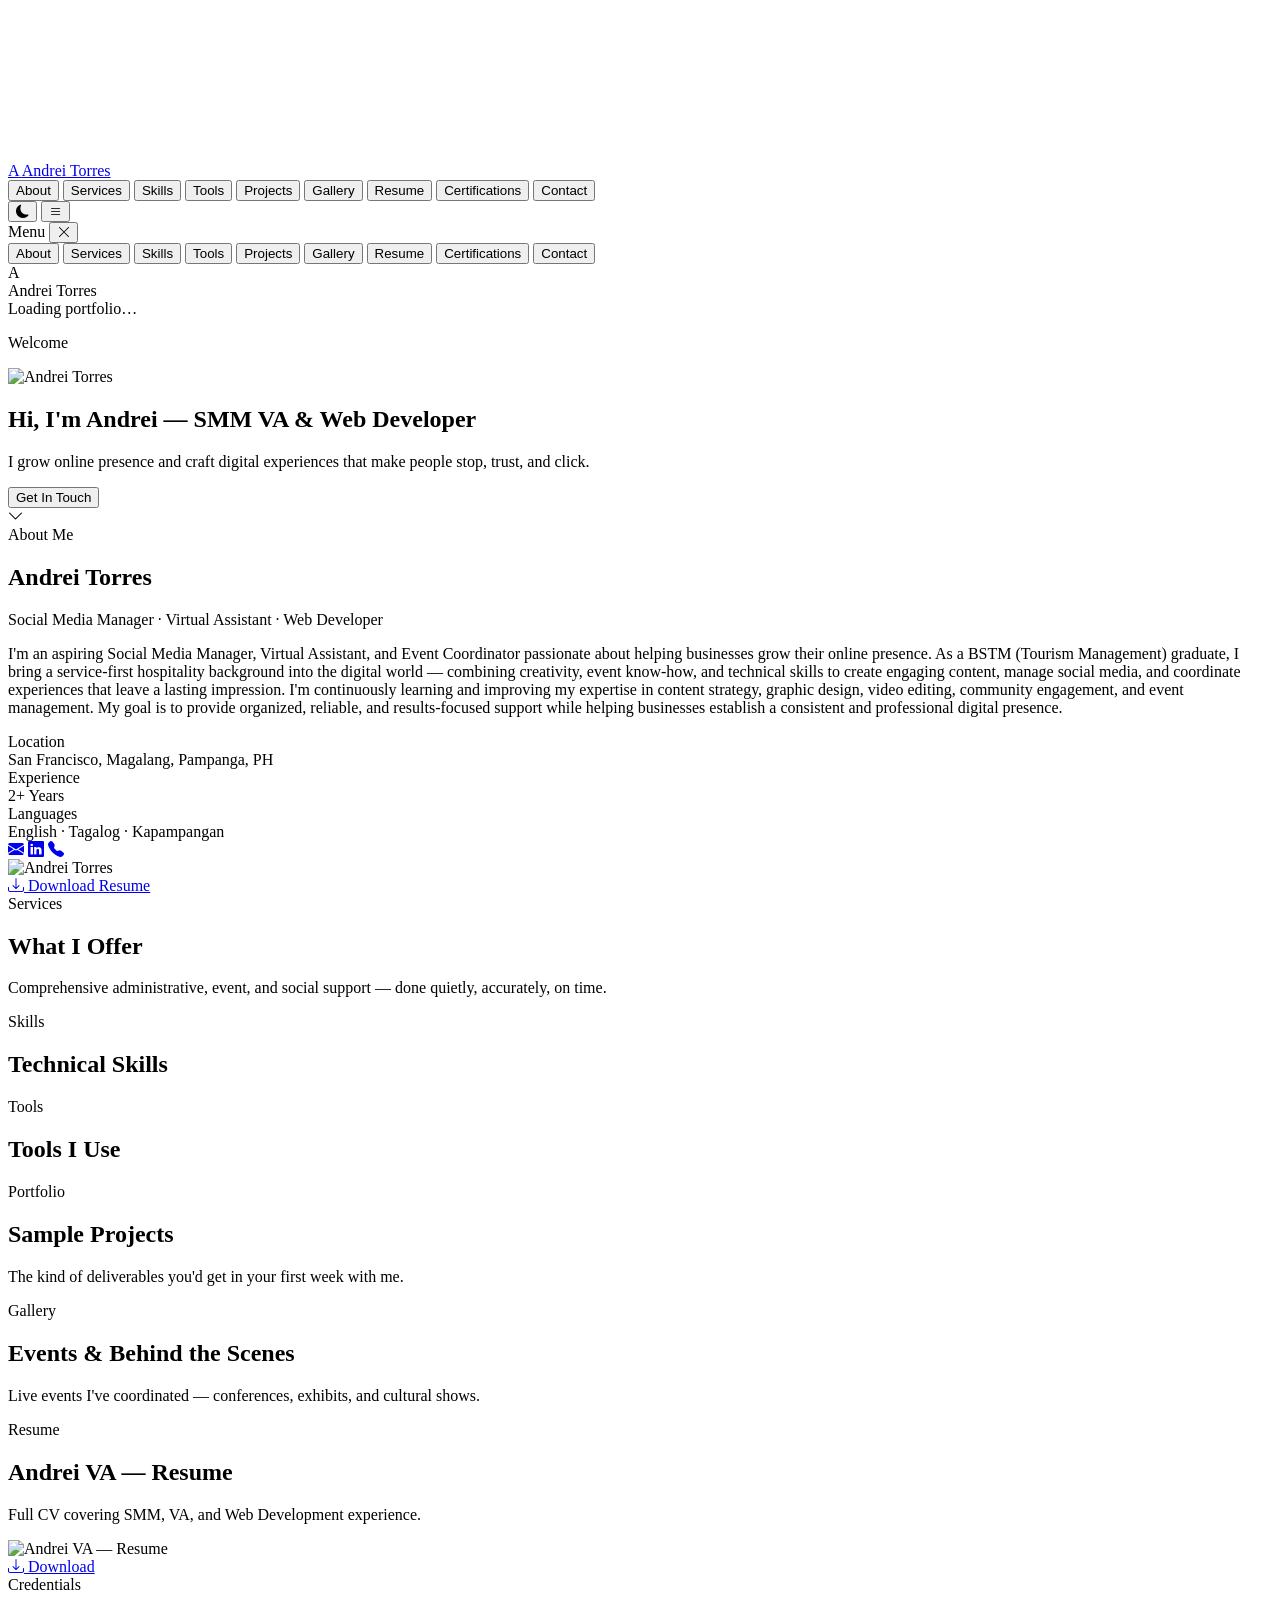
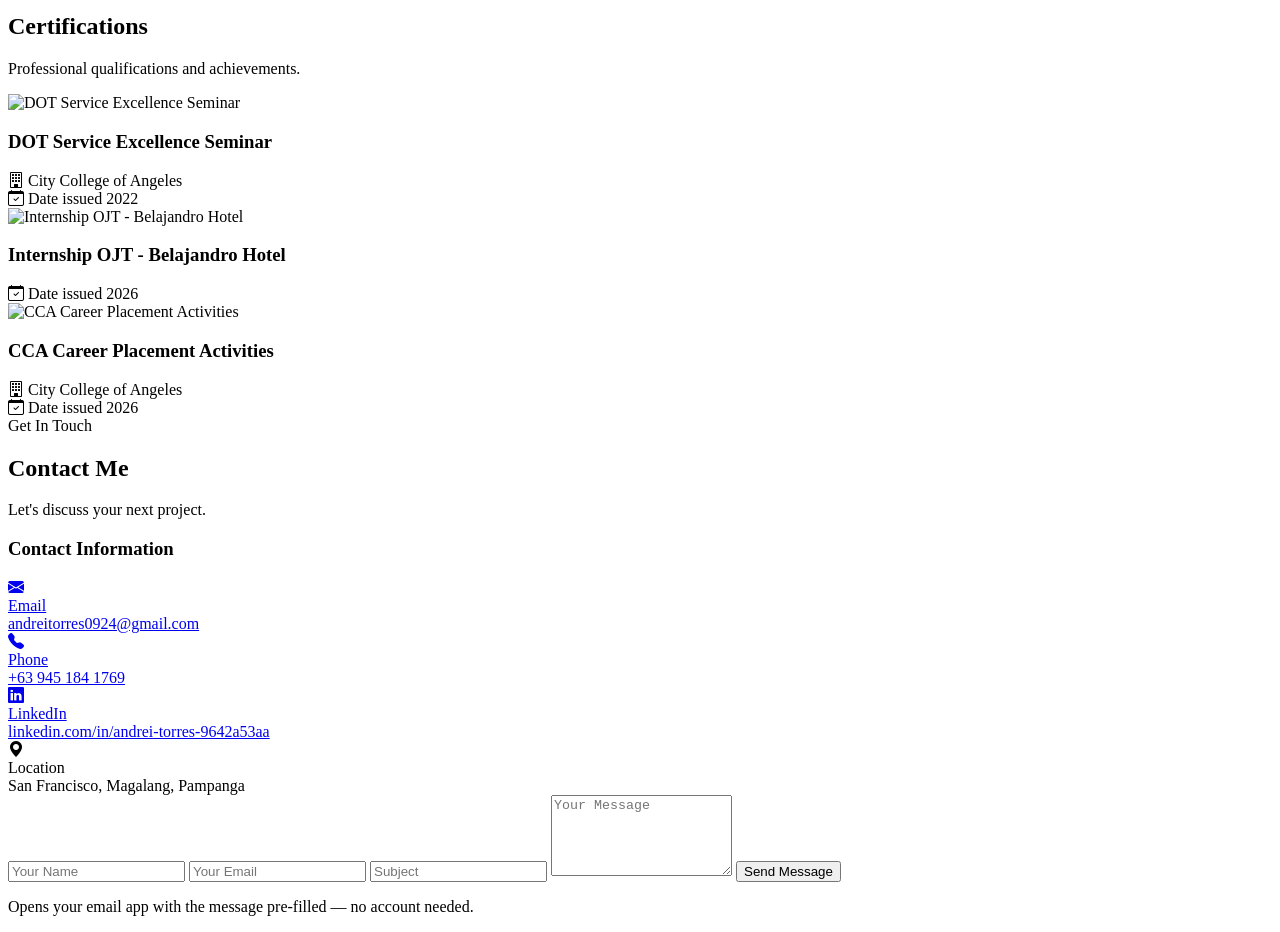
==== index.html @ 4a528afa "Add files via upload" ====
﻿<!DOCTYPE html>
<html lang="en" data-theme="dark">
<head>
  <meta charset="UTF-8" />
  <meta name="viewport" content="width=device-width, initial-scale=1.0" />
  <title>Andrei Torres — Virtual Assistant</title>
  <meta name="description" content="Portfolio of Andrei Torres — virtual assistant specializing in inbox & email management, calendar & scheduling, data entry, and social media content. Based in Magalang, Pampanga, Philippines." />
  <link rel="icon" href="data:image/svg+xml,<svg xmlns='http://www.w3.org/2000/svg' viewBox='0 0 100 100'><rect width='100' height='100' rx='22' fill='%23a3e6be'/><text x='50' y='68' font-size='52' font-family='Arial' font-weight='800' fill='%230d1f16' text-anchor='middle'>A</text></svg>" />
  <link rel="preconnect" href="https://fonts.googleapis.com" />
  <link rel="preconnect" href="https://fonts.gstatic.com" crossorigin />
  <link href="https://fonts.googleapis.com/css2?family=Inter:wght@400;500;600;700;800&family=Sora:wght@600;700;800&display=swap" rel="stylesheet" />
  <link rel="stylesheet" href="https://cdn.jsdelivr.net/npm/bootstrap-icons@1.11.3/font/bootstrap-icons.min.css" />
  <link rel="stylesheet" href="css/style.css?v=9" />
</head>
<body>
  <script>
    (function () {
      var t = localStorage.getItem("theme") || "dark";
      document.documentElement.setAttribute("data-theme", t);
    })();
  </script>

  <canvas id="particleCanvas" aria-hidden="true"></canvas>

  <header class="site-header" id="siteHeader">
    <nav class="nav">
      <a href="#hero" class="brand" onclick="goTo('hero');return false;">
        <span class="brand-mark">A</span>
        <span class="brand-name">Andrei Torres</span>
      </a>
      <div class="nav-links" id="navLinks">
        <button class="nav-item" data-section="about" onclick="goTo('about')">About</button>
        <button class="nav-item" data-section="services" onclick="goTo('services')">Services</button>
        <button class="nav-item" data-section="skills" onclick="goTo('skills')">Skills</button>
        <button class="nav-item" data-section="tools" onclick="goTo('tools')">Tools</button>
        <button class="nav-item" data-section="projects" onclick="goTo('projects')">Projects</button>
<button class="nav-item" data-section="gallery" onclick="goTo('gallery')">Gallery</button>
        <button class="nav-item" data-section="resume" onclick="goTo('resume')">Resume</button>
        <button class="nav-item" data-section="certifications" onclick="goTo('certifications')">Certifications</button>
        <button class="nav-item" data-section="contact" onclick="goTo('contact')">Contact</button>
      </div>
      <div class="nav-actions">
        <button class="theme-toggle" id="themeToggle" title="Toggle theme" aria-label="Toggle theme" onclick="toggleTheme()">
          <span class="theme-knob" id="themeKnob"><i class="bi bi-moon-fill" id="themeIcon"></i></span>
        </button>
        <button class="nav-hamburger" id="navHamburger" aria-label="Open menu"><i class="bi bi-list"></i></button>
      </div>
    </nav>
  </header>

  <div class="drawer-overlay" id="drawerOverlay" onclick="closeDrawer()"></div>
  <aside class="drawer" id="drawer">
    <div class="drawer-head">
      <span class="drawer-title">Menu</span>
      <button class="drawer-close" onclick="closeDrawer()" aria-label="Close menu"><i class="bi bi-x-lg"></i></button>
    </div>
    <button class="drawer-item" data-section="about" onclick="closeDrawer();goTo('about')">About</button>
    <button class="drawer-item" data-section="services" onclick="closeDrawer();goTo('services')">Services</button>
    <button class="drawer-item" data-section="skills" onclick="closeDrawer();goTo('skills')">Skills</button>
    <button class="drawer-item" data-section="tools" onclick="closeDrawer();goTo('tools')">Tools</button>
    <button class="drawer-item" data-section="projects" onclick="closeDrawer();goTo('projects')">Projects</button>
<button class="drawer-item" data-section="gallery" onclick="closeDrawer();goTo('gallery')">Gallery</button>
    <button class="drawer-item" data-section="resume" onclick="closeDrawer();goTo('resume')">Resume</button>
    <button class="drawer-item" data-section="certifications" onclick="closeDrawer();goTo('certifications')">Certifications</button>
    <button class="drawer-item" data-section="contact" onclick="closeDrawer();goTo('contact')">Contact</button>
  </aside>

  <div id="loadingSplash">
    <div class="splash-card">
      <div class="splash-mark">A</div>
      <div class="splash-name">Andrei Torres</div>
      <div class="splash-sub">Loading portfolio…</div>
      <div class="splash-bar"><div class="splash-bar-fill"></div></div>
    </div>
  </div>

  <main id="main">
    <section id="hero" class="hero">
      <div class="hero-inner">
        <p class="hero-eyebrow">Welcome</p>
        <img src="img/profile.jpe" alt="Andrei Torres" class="hero-avatar" />
        <h1 class="hero-title">Hi, I'm Andrei — SMM VA &amp; Web Developer</h1>
        <p class="hero-sub">I grow online presence and craft digital experiences that make people stop, trust, and click.</p>
        <button class="btn-accent" onclick="goTo('contact')">Get In Touch</button>
      </div>
      <div class="hero-scroll" onclick="goTo('about')"><i class="bi bi-chevron-down"></i></div>
    </section>

    <section id="about" class="section">
      <div class="container">
        <div class="about-grid">
          <div>
            <div class="section-head reveal">
              <div class="section-label">About Me</div>
              <h2 class="section-title">Andrei Torres</h2>
              <p class="section-sub">Social Media Manager · Virtual Assistant · Web Developer</p>
            </div>
            <div class="reveal">
              <p class="about-text">
                I'm an aspiring Social Media Manager, Virtual Assistant, and Event Coordinator passionate about helping businesses grow their online presence. As a BSTM (Tourism Management) graduate, I bring a service-first hospitality background into the digital world — combining creativity, event know-how, and technical skills to create engaging content, manage social media, and coordinate experiences that leave a lasting impression. I'm continuously learning and improving my expertise in content strategy, graphic design, video editing, community engagement, and event management. My goal is to provide organized, reliable, and results-focused support while helping businesses establish a consistent and professional digital presence.
              </p>
              <div class="about-stats">
                <div class="about-stat">
                  <div class="stat-label">Location</div>
                  <div class="stat-value">San Francisco, Magalang, Pampanga, PH</div>
                </div>
                <div class="about-stat">
                  <div class="stat-label">Experience</div>
                  <div class="stat-value">2+ Years</div>
                </div>
                <div class="about-stat">
                  <div class="stat-label">Languages</div>
                  <div class="stat-value">English · Tagalog · Kapampangan</div>
                </div>
              </div>
              <div class="about-links">
                <a href="mailto:andreitorres0924@gmail.com" class="social-circle" title="Email"><i class="bi bi-envelope-fill"></i></a>
                <a href="https://www.linkedin.com/in/andrei-torres-9642a53aa/" target="_blank" rel="noreferrer" class="social-circle" title="LinkedIn"><i class="bi bi-linkedin"></i></a>
                <a href="tel:+639451841769" class="social-circle" title="Phone"><i class="bi bi-telephone-fill"></i></a>
              </div>
            </div>
          </div>
          <div class="about-profile reveal">
            <div class="tilt-card" id="tiltCard">
              <img src="img/profile-cutout.png" alt="Andrei Torres" class="tilt-image" />
            </div>
<div class="resume-btns">
          <a href="Andrei-VA.pdf" download class="btn-accent btn-resume"><i class="bi bi-download"></i> Download Resume</a>
        </div>
          </div>
        </div>
      </div>
    </section>

    <section id="services" class="section">
      <div class="container">
        <div class="section-head reveal">
          <div class="section-label">Services</div>
          <h2 class="section-title">What I Offer</h2>
          <p class="section-sub">Comprehensive administrative, event, and social support — done quietly, accurately, on time.</p>
        </div>
        <div class="services-grid" id="servicesGrid"><!-- injected --></div>
      </div>
    </section>

    <section id="skills" class="section">
      <div class="container">
        <div class="section-head reveal">
          <div class="section-label">Skills</div>
          <h2 class="section-title">Technical Skills</h2>
        </div>
        <div class="filter-row reveal" id="skillsFilter"><!-- injected --></div>
        <div class="skills-grid" id="skillsGrid"><!-- injected --></div>
      </div>
    </section>

    <section id="tools" class="section">
      <div class="container">
        <div class="section-head reveal">
          <div class="section-label">Tools</div>
          <h2 class="section-title">Tools I Use</h2>
        </div>
        <div class="filter-row reveal" id="toolsFilter"><!-- injected --></div>
        <div class="skills-grid" id="toolsGrid"><!-- injected --></div>
      </div>
    </section>

    <section id="projects" class="section">
      <div class="container">
        <div class="section-head reveal">
          <div class="section-label">Portfolio</div>
          <h2 class="section-title">Sample Projects</h2>
          <p class="section-sub">The kind of deliverables you'd get in your first week with me.</p>
        </div>
        <div class="projects-grid" id="projectsGrid"><!-- injected --></div>
      </div>
    </section>

    <section id="gallery" class="section">
      <div class="container">
        <div class="section-head reveal">
          <div class="section-label">Gallery</div>
          <h2 class="section-title">Events &amp; Behind the Scenes</h2>
          <p class="section-sub">Live events I've coordinated — conferences, exhibits, and cultural shows.</p>
        </div>
        <div class="filter-row reveal" id="galleryFilter"><!-- injected --></div>
        <div class="gallery-grid" id="galleryGrid"><!-- injected --></div>
      </div>
    </section>

    <section id="resume" class="section">
      <div class="container">
<div class="section-head reveal">
          <div class="section-label">Resume</div>
          <h2 class="section-title">Andrei VA — Resume</h2>
          <p class="section-sub">Full CV covering SMM, VA, and Web Development experience.</p>
        </div>
        <div class="resume-inner reveal">
          <div class="resume-card">
            <img src="img/resume-thumb.png" alt="Andrei VA — Resume" />
          </div>
          <div class="resume-btns">
<a href="Andrei-VA.pdf" download class="btn-accent btn-resume"><i class="bi bi-download"></i> Download</a>
        </div>
      </div>
    </section>

<section id="certifications" class="section">
      <div class="container">
        <div class="section-head reveal">
          <div class="section-label">Credentials</div>
          <h2 class="section-title">Certifications</h2>
          <p class="section-sub">Professional qualifications and achievements.</p>
        </div>
        <div class="cert-grid">
          <div class="cert-card">
            <div class="cert-banner">
              <img src="img/cert-dot.png" alt="DOT Service Excellence Seminar" onclick="openLightbox('img/cert-dot.png','DOT Service Excellence Seminar','City College of Angeles — Date issued 2022')" />
            </div>
            <div class="cert-body">
              <h3>DOT Service Excellence Seminar</h3>
              <div class="cert-issuer"><i class="bi bi-building"></i> City College of Angeles</div>
              <div class="cert-meta"><span><i class="bi bi-calendar-check"></i> Date issued 2022</span></div>
            </div>
          </div>
          <div class="cert-card">
            <div class="cert-banner">
              <img src="img/cert-ojt.jpg" alt="Internship OJT - Belajandro Hotel" onclick="openLightbox('img/cert-ojt.jpg','Internship OJT - Belajandro Hotel','Date issued 2026')" />
            </div>
            <div class="cert-body">
              <h3>Internship OJT - Belajandro Hotel</h3>
              <div class="cert-meta"><span><i class="bi bi-calendar-check"></i> Date issued 2026</span></div>
            </div>
          </div>
          <div class="cert-card">
            <div class="cert-banner">
              <img src="img/cert-cca.png" alt="CCA Career Placement Activities" onclick="openLightbox('img/cert-cca.png','CCA Career Placement Activities','City College of Angeles — Date issued 2026')" />
            </div>
            <div class="cert-body">
              <h3>CCA Career Placement Activities</h3>
              <div class="cert-issuer"><i class="bi bi-building"></i> City College of Angeles</div>
              <div class="cert-meta"><span><i class="bi bi-calendar-check"></i> Date issued 2026</span></div>
            </div>
          </div>
        </div>
      </div>
    </section>

    <section id="contact" class="section">
      <div class="container">
        <div class="section-head reveal">
          <div class="section-label">Get In Touch</div>
          <h2 class="section-title">Contact Me</h2>
          <p class="section-sub">Let's discuss your next project.</p>
        </div>
        <div class="contact-grid">
          <div class="contact-info">
            <h3 class="contact-info-title">Contact Information</h3>
            <a href="mailto:andreitorres0924@gmail.com" class="contact-tile"><i class="bi bi-envelope-fill"></i><div class="contact-tile-body"><div class="contact-tile-label">Email</div><div class="contact-tile-value">andreitorres0924@gmail.com</div></div></a>
            <a href="tel:+639451841769" class="contact-tile"><i class="bi bi-telephone-fill"></i><div class="contact-tile-body"><div class="contact-tile-label">Phone</div><div class="contact-tile-value">+63 945 184 1769</div></div></a>
            <a href="https://www.linkedin.com/in/andrei-torres-9642a53aa/" target="_blank" rel="noreferrer" class="contact-tile"><i class="bi bi-linkedin"></i><div class="contact-tile-body"><div class="contact-tile-label">LinkedIn</div><div class="contact-tile-value">linkedin.com/in/andrei-torres-9642a53aa</div></div></a>
            <div class="contact-tile"><i class="bi bi-geo-alt-fill"></i><div class="contact-tile-body"><div class="contact-tile-label">Location</div><div class="contact-tile-value">San Francisco, Magalang, Pampanga</div></div></div>
          </div>
          <form class="contact-form" id="contactForm">
            <input type="text" class="form-field" placeholder="Your Name" id="cfName" required />
            <input type="email" class="form-field" placeholder="Your Email" id="cfEmail" required />
            <input type="text" class="form-field" placeholder="Subject" id="cfSubject" />
            <textarea class="form-field form-textarea" placeholder="Your Message" id="cfMessage" rows="5" required></textarea>
            <div class="form-status" id="formStatus" hidden></div>
            <button type="submit" class="btn-accent btn-form" id="formSubmit">Send Message</button>
            <p class="form-note">Opens your email app with the message pre-filled — no account needed.</p>
          </form>
        </div>
      </div>
    </section>
  </main>

  <div class="lightbox" id="lightbox" onclick="closeLightbox()" hidden>
    <div class="lightbox-inner" onclick="event.stopPropagation()">
      <img id="lightboxImage" src="" alt="" />
      <button class="lightbox-close" onclick="closeLightbox()" aria-label="Close"><i class="bi bi-x-lg"></i></button>
      <h3 class="lightbox-title" id="lightboxTitle"></h3>
      <p class="lightbox-desc" id="lightboxDesc"></p>
    </div>
  </div>

  <script src="js/main5.js?v=9"></script>
</body>
</html>
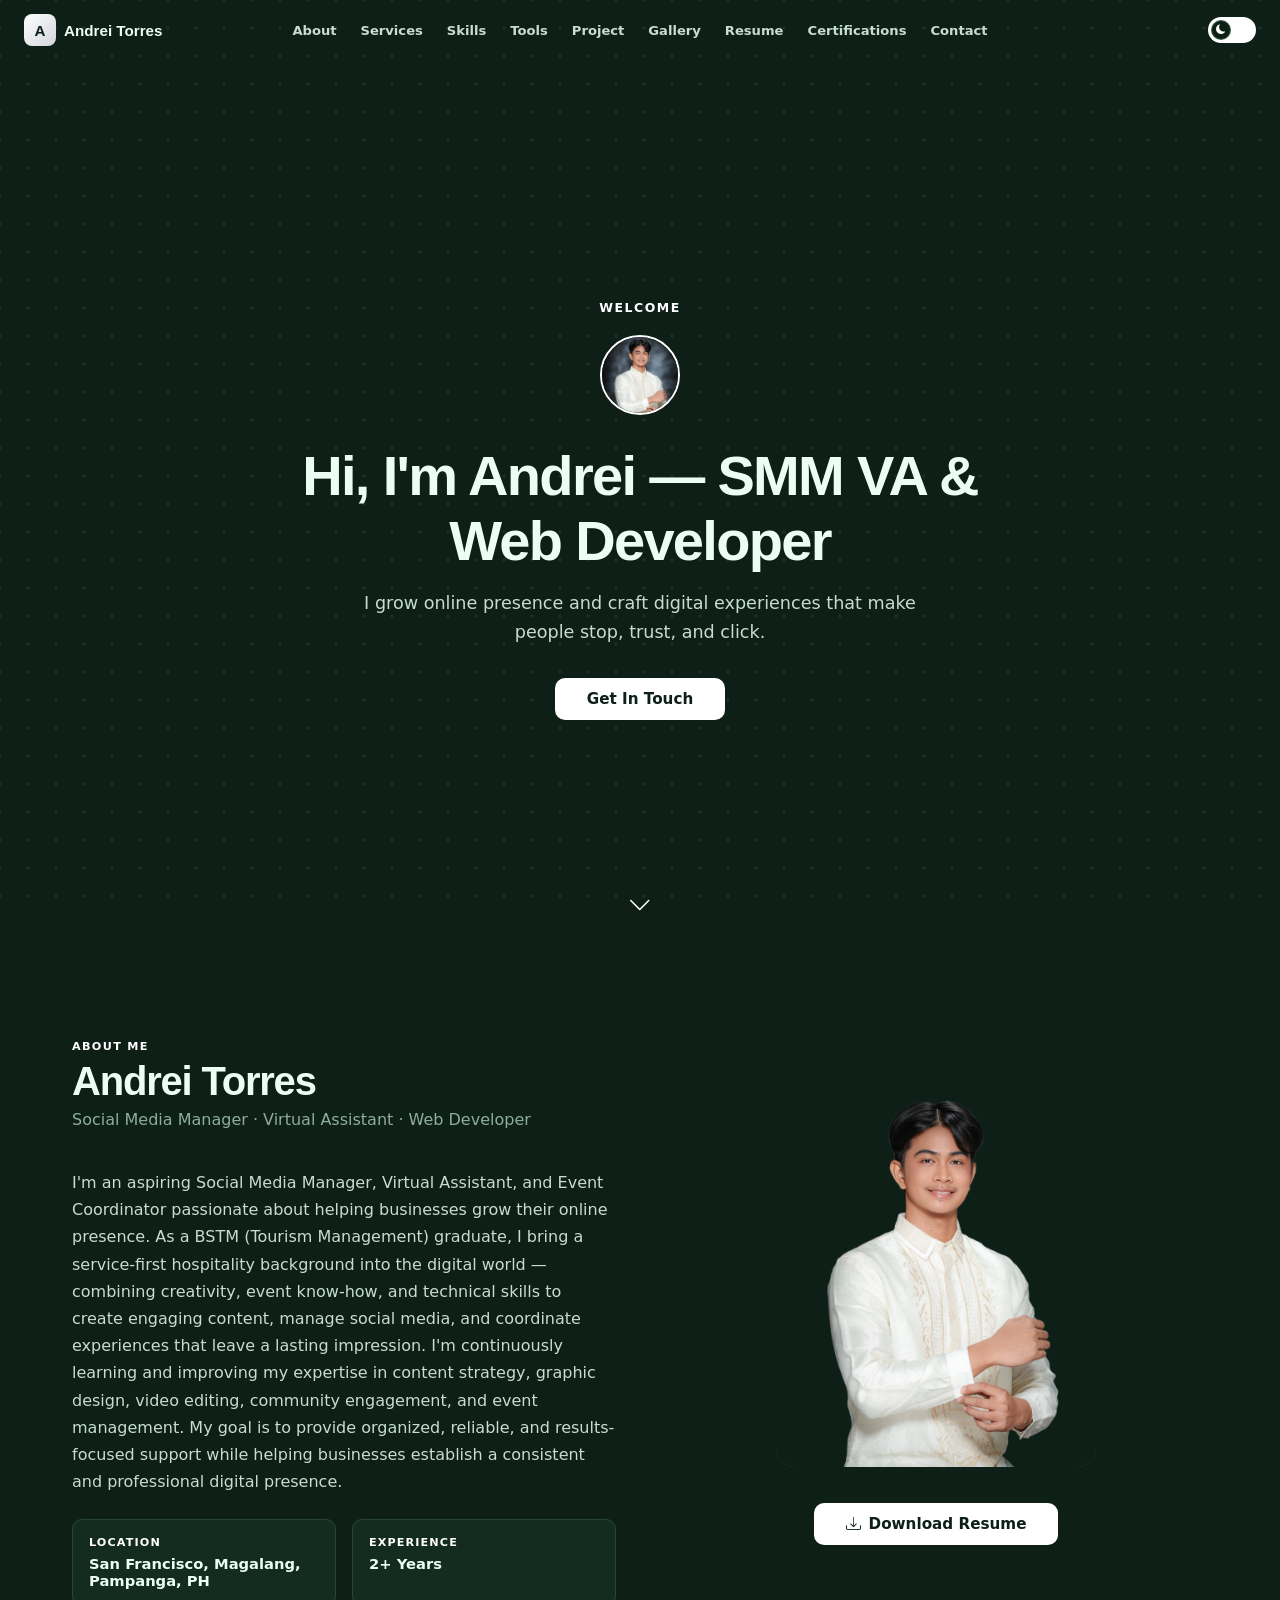
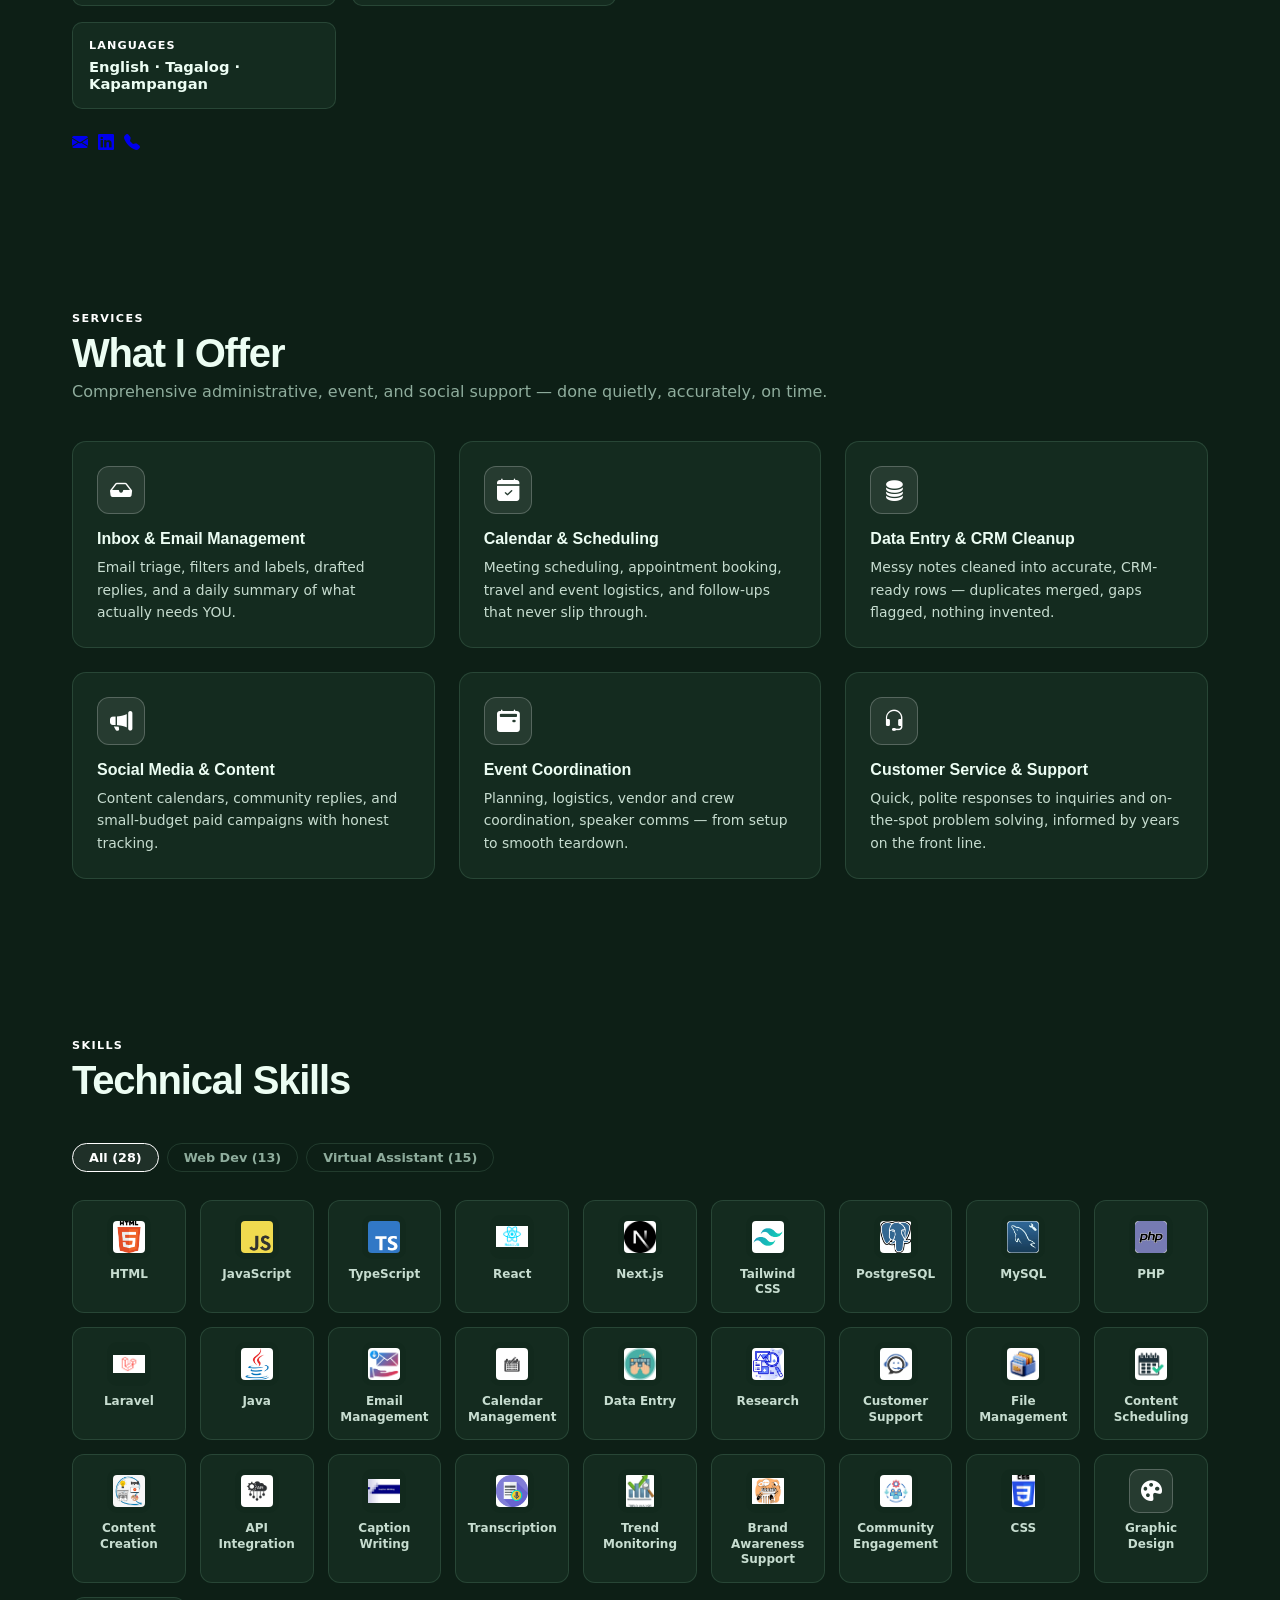
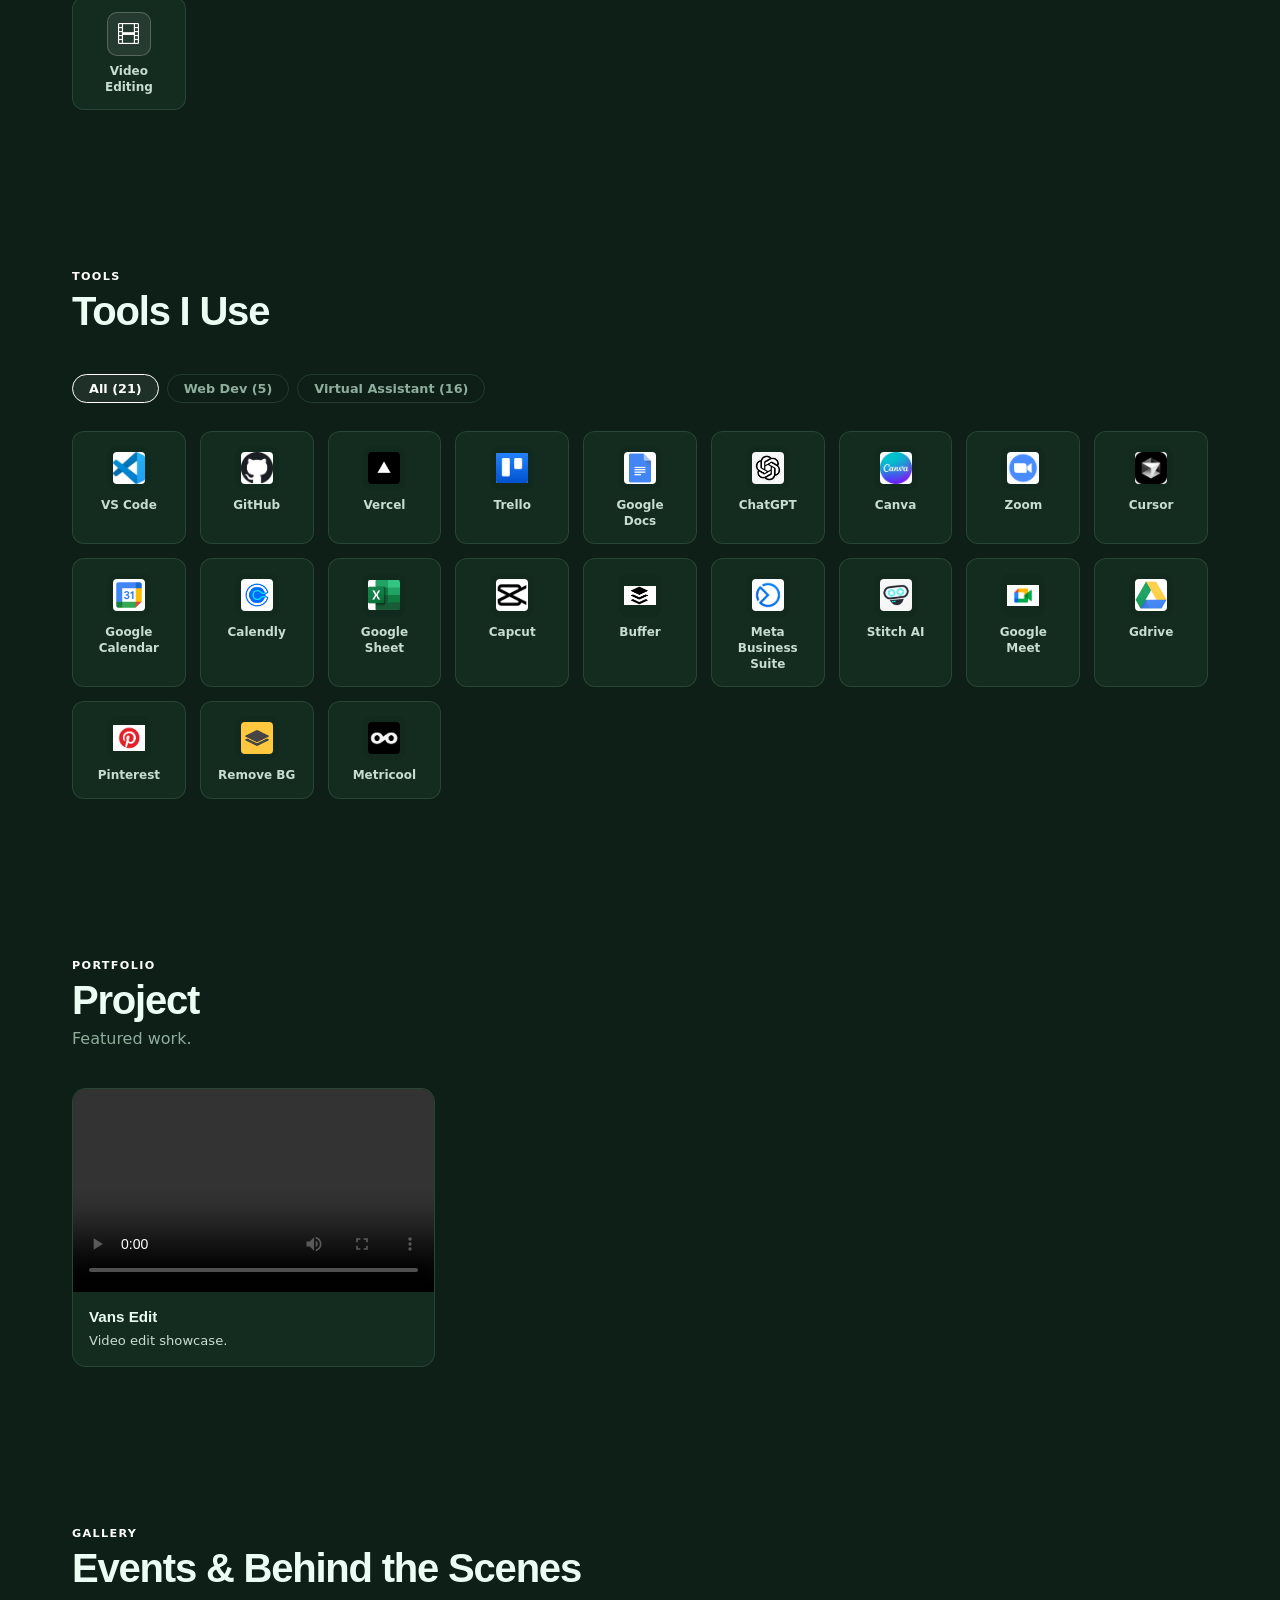
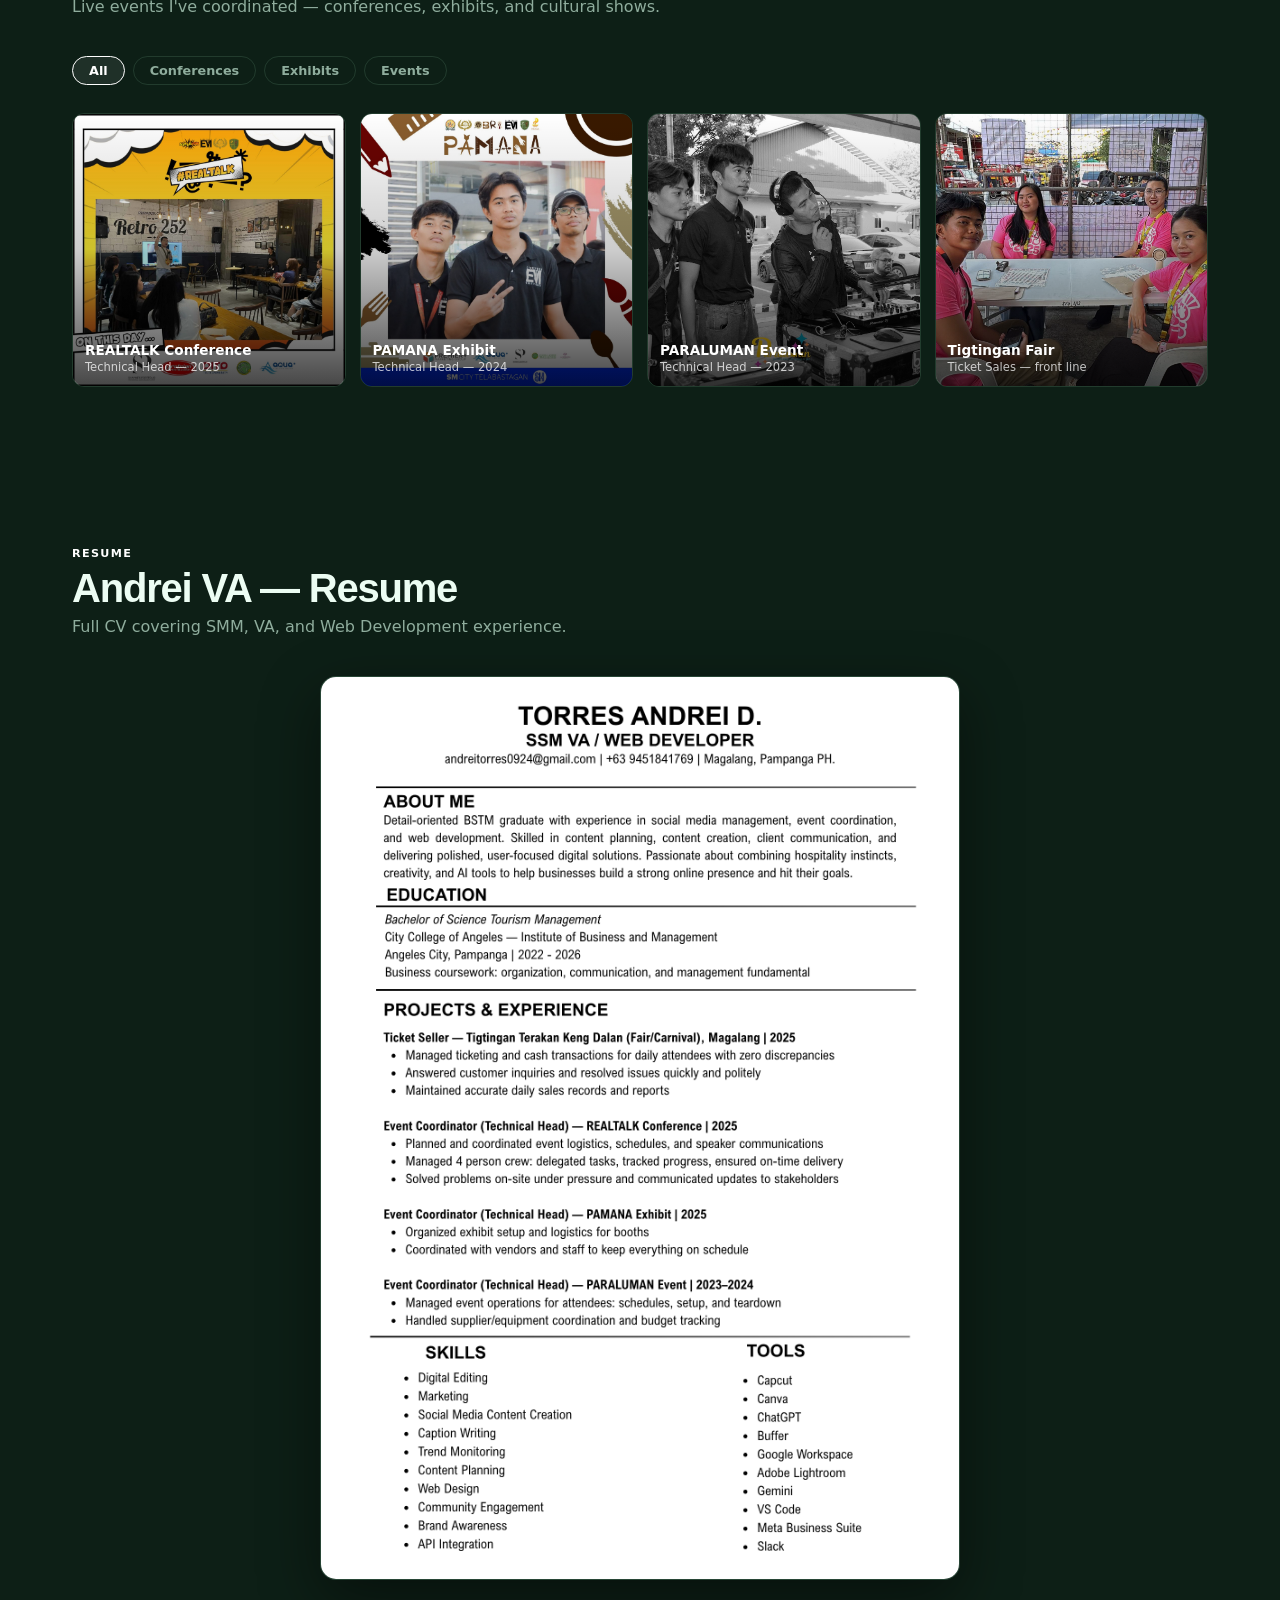
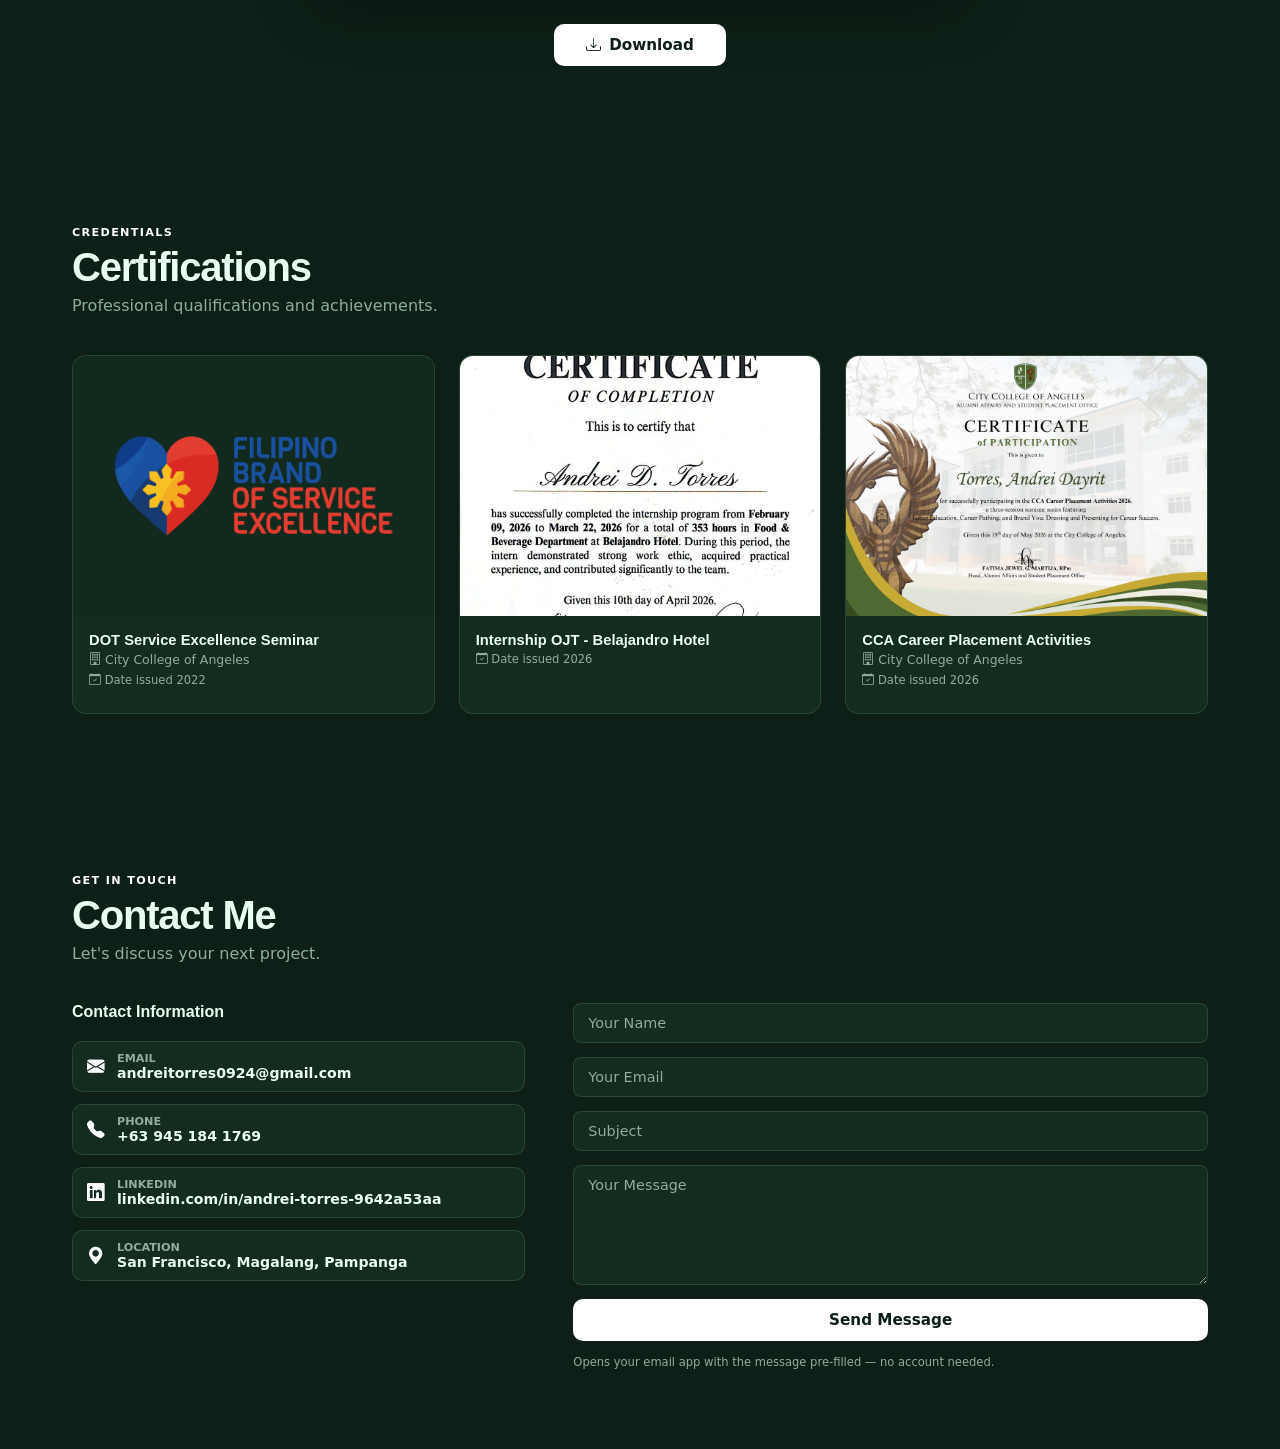
==== commit e85c53a2: "Replace projects with Vans video project" ====
--- a/index.html
+++ b/index.html
@@ -32,9 +32,9 @@
         <button class="nav-item" data-section="about" onclick="goTo('about')">About</button>
         <button class="nav-item" data-section="services" onclick="goTo('services')">Services</button>
         <button class="nav-item" data-section="skills" onclick="goTo('skills')">Skills</button>
-        <button class="nav-item" data-section="tools" onclick="goTo('tools')">Tools</button>
-        <button class="nav-item" data-section="projects" onclick="goTo('projects')">Projects</button>
-<button class="nav-item" data-section="gallery" onclick="goTo('gallery')">Gallery</button>
+        <button class="nav-item" data-section="tools" onclick="goTo('tools')">Tools</button>
+        <button class="nav-item" data-section="projects" onclick="goTo('projects')">Project</button>
+        <button class="nav-item" data-section="gallery" onclick="goTo('gallery')">Gallery</button>
         <button class="nav-item" data-section="resume" onclick="goTo('resume')">Resume</button>
         <button class="nav-item" data-section="certifications" onclick="goTo('certifications')">Certifications</button>
         <button class="nav-item" data-section="contact" onclick="goTo('contact')">Contact</button>
@@ -57,9 +57,9 @@
     <button class="drawer-item" data-section="about" onclick="closeDrawer();goTo('about')">About</button>
     <button class="drawer-item" data-section="services" onclick="closeDrawer();goTo('services')">Services</button>
     <button class="drawer-item" data-section="skills" onclick="closeDrawer();goTo('skills')">Skills</button>
-    <button class="drawer-item" data-section="tools" onclick="closeDrawer();goTo('tools')">Tools</button>
-    <button class="drawer-item" data-section="projects" onclick="closeDrawer();goTo('projects')">Projects</button>
-<button class="drawer-item" data-section="gallery" onclick="closeDrawer();goTo('gallery')">Gallery</button>
+    <button class="drawer-item" data-section="tools" onclick="closeDrawer();goTo('tools')">Tools</button>
+    <button class="drawer-item" data-section="projects" onclick="closeDrawer();goTo('projects')">Project</button>
+    <button class="drawer-item" data-section="gallery" onclick="closeDrawer();goTo('gallery')">Gallery</button>
     <button class="drawer-item" data-section="resume" onclick="closeDrawer();goTo('resume')">Resume</button>
     <button class="drawer-item" data-section="certifications" onclick="closeDrawer();goTo('certifications')">Certifications</button>
     <button class="drawer-item" data-section="contact" onclick="closeDrawer();goTo('contact')">Contact</button>
@@ -165,17 +165,27 @@
       </div>
     </section>
 
-    <section id="projects" class="section">
-      <div class="container">
-        <div class="section-head reveal">
-          <div class="section-label">Portfolio</div>
-          <h2 class="section-title">Sample Projects</h2>
-          <p class="section-sub">The kind of deliverables you'd get in your first week with me.</p>
-        </div>
-        <div class="projects-grid" id="projectsGrid"><!-- injected --></div>
-      </div>
-    </section>
-
+    <section id="projects" class="section">
+      <div class="container">
+        <div class="section-head reveal">
+          <div class="section-label">Portfolio</div>
+          <h2 class="section-title">Project</h2>
+          <p class="section-sub">Featured work.</p>
+        </div>
+        <div class="projects-grid">
+          <div class="project-card reveal visible">
+            <div class="project-cover-wrap">
+              <video src="videos/vans-edit-0911.mp4" class="project-cover" controls preload="metadata" playsinline></video>
+            </div>
+            <div class="project-body">
+              <h3>Vans Edit</h3>
+              <p class="project-desc">Video edit showcase.</p>
+            </div>
+          </div>
+        </div>
+      </div>
+    </section>
+
     <section id="gallery" class="section">
       <div class="container">
         <div class="section-head reveal">
--- a/css/style.css
+++ b/css/style.css
@@ -0,0 +1,1061 @@
+﻿/* ============ THEME TOKENS ============ */
+:root,
+[data-theme="dark"] {
+  --admin-bg-primary: #0d1f16;
+  --admin-bg-secondary: #12291d;
+  --admin-card: #142b1f;
+  --admin-border: rgba(163, 230, 190, 0.14);
+  --admin-border-strong: rgba(163, 230, 190, 0.32);
+  --admin-text-primary: #ecfdf3;
+  --admin-text-secondary: #c7ddd0;
+  --admin-text-muted: #8fad9d;
+  --admin-accent: #ffffff;
+  --admin-accent-2: #d1d5db;
+  --admin-accent-soft: rgba(255, 255, 255, 0.08);
+  --admin-accent-border: rgba(255, 255, 255, 0.22);
+  --admin-accent-text: #0d1f16;
+  --admin-shadow: 0 20px 60px rgba(0, 0, 0, 0.45);
+}
+
+[data-theme="light"] {
+  --admin-bg-primary: #eef4f0;
+  --admin-bg-secondary: #e2ece6;
+  --admin-card: #ffffff;
+  --admin-border: rgba(20, 43, 31, 0.1);
+  --admin-border-strong: rgba(20, 43, 31, 0.22);
+  --admin-text-primary: #0f1a14;
+  --admin-text-secondary: #2f4437;
+  --admin-text-muted: #5d7266;
+  --admin-accent: #000000;
+  --admin-accent-2: #374151;
+  --admin-accent-soft: rgba(0, 0, 0, 0.05);
+  --admin-accent-border: rgba(0, 0, 0, 0.16);
+  --admin-accent-text: #ffffff;
+  --admin-shadow: 0 20px 60px rgba(2, 6, 23, 0.1);
+}
+
+/* ============ BASE ============ */
+* { margin: 0; padding: 0; box-sizing: border-box; }
+
+html { scroll-behavior: smooth; }
+
+body {
+  font-family: "Inter", system-ui, sans-serif;
+  background: var(--admin-bg-primary);
+  color: var(--admin-text-primary);
+  overflow-x: hidden;
+  transition: background 0.3s, color 0.3s;
+}
+
+button { font-family: inherit; }
+
+h1, h2, h3, h4, .brand-name, .splash-name { font-family: "Sora", "Inter", sans-serif; }
+
+::selection { background: var(--admin-accent); color: var(--admin-accent-text); }
+
+/* Custom scrollbar */
+::-webkit-scrollbar { width: 10px; }
+::-webkit-scrollbar-track { background: var(--admin-bg-primary); }
+::-webkit-scrollbar-thumb { background: var(--admin-border-strong); border-radius: 99px; }
+::-webkit-scrollbar-thumb:hover { background: var(--admin-accent); }
+
+/* ============ PARTICLE CANVAS ============ */
+#particleCanvas {
+  position: fixed;
+  inset: 0;
+  width: 100%;
+  height: 100%;
+  z-index: 0;
+  pointer-events: none;
+}
+
+main, .site-header { position: relative; z-index: 1; }
+
+/* ============ LOADING SPLASH ============ */
+#loadingSplash {
+  position: fixed;
+  inset: 0;
+  z-index: 9999;
+  background: var(--admin-bg-primary);
+  display: flex;
+  align-items: center;
+  justify-content: center;
+  transition: opacity 0.4s;
+}
+
+#loadingSplash.hide { opacity: 0; pointer-events: none; }
+
+.splash-card {
+  background: var(--admin-card);
+  border: 1px solid var(--admin-border);
+  border-radius: 20px;
+  padding: 2rem 2.5rem;
+  display: flex;
+  flex-direction: column;
+  align-items: center;
+  gap: 0.75rem;
+  box-shadow: var(--admin-shadow);
+  animation: splashPop 0.3s ease;
+  min-width: 230px;
+}
+
+.splash-mark {
+  width: 64px;
+  height: 64px;
+  border-radius: 14px;
+  background: linear-gradient(135deg, var(--admin-accent), var(--admin-accent-2));
+  color: var(--admin-accent-text);
+  display: flex;
+  align-items: center;
+  justify-content: center;
+  font-size: 1.9rem;
+  font-weight: 800;
+  font-family: "Sora", sans-serif;
+}
+
+.splash-name { font-size: 1.4rem; font-weight: 800; letter-spacing: -0.02em; }
+.splash-sub { font-size: 0.82rem; color: var(--admin-text-muted); }
+.splash-bar {
+  width: 180px;
+  height: 4px;
+  border-radius: 99px;
+  background: var(--admin-border);
+  overflow: hidden;
+  margin-top: 0.25rem;
+}
+.splash-bar-fill {
+  width: 45%;
+  height: 100%;
+  border-radius: 99px;
+  background: linear-gradient(90deg, var(--admin-accent), var(--admin-accent-2));
+  animation: splashSlide 1.2s infinite ease-in-out;
+}
+
+@keyframes splashPop {
+  from { opacity: 0; transform: scale(0.92) translateY(10px); }
+  to { opacity: 1; transform: scale(1) translateY(0); }
+}
+@keyframes splashSlide {
+  0% { transform: translateX(-100%); }
+  50% { transform: translateX(200%); }
+  100% { transform: translateX(200%); }
+}
+
+/* ============ NAVBAR ============ */
+.site-header {
+  position: fixed;
+  top: 0;
+  left: 0;
+  right: 0;
+  height: 60px;
+  z-index: 100;
+  background: transparent;
+  transition: background 0.3s, box-shadow 0.3s;
+}
+
+.site-header.scrolled {
+  background: color-mix(in srgb, var(--admin-bg-primary) 82%, transparent);
+  backdrop-filter: blur(10px);
+  box-shadow: 0 1px 0 var(--admin-border);
+}
+
+.nav {
+  height: 60px;
+  display: flex;
+  align-items: center;
+  padding: 0 1.5rem;
+  gap: 1rem;
+}
+
+.brand {
+  display: flex;
+  align-items: center;
+  gap: 8px;
+  flex-shrink: 0;
+  text-decoration: none;
+  color: var(--admin-text-primary);
+}
+
+.brand-mark {
+  width: 32px;
+  height: 32px;
+  border-radius: 8px;
+  background: linear-gradient(135deg, var(--admin-accent), var(--admin-accent-2));
+  color: var(--admin-accent-text);
+  display: flex;
+  align-items: center;
+  justify-content: center;
+  font-weight: 800;
+  font-size: 0.95rem;
+  font-family: "Sora", sans-serif;
+}
+
+.brand-mark.small { width: 30px; height: 30px; font-size: 0.85rem; }
+
+.brand-name { font-size: 0.95rem; font-weight: 700; }
+
+.nav-links {
+  position: absolute;
+  left: 50%;
+  transform: translateX(-50%);
+  display: flex;
+  gap: 20px;
+  align-items: center;
+}
+
+.nav-item {
+  background: none;
+  border: none;
+  cursor: pointer;
+  font-size: 0.82rem;
+  font-weight: 600;
+  color: var(--admin-text-secondary);
+  text-transform: capitalize;
+  position: relative;
+  padding: 6px 2px;
+  transition: color 0.2s;
+}
+
+.nav-item::after {
+  content: "";
+  position: absolute;
+  bottom: 0;
+  left: 0;
+  right: 0;
+  height: 2px;
+  border-radius: 1px;
+  background: var(--admin-accent);
+  transform: scaleX(0);
+  transition: transform 0.25s ease;
+}
+
+.nav-item.active { color: var(--admin-accent); }
+.nav-item.active::after { transform: scaleX(1); }
+.nav-item:hover { color: var(--admin-accent); }
+
+.nav-actions {
+  margin-left: auto;
+  display: flex;
+  align-items: center;
+  gap: 10px;
+}
+
+.theme-toggle {
+  width: 48px;
+  height: 26px;
+  border-radius: 99px;
+  border: none;
+  cursor: pointer;
+  background: var(--admin-accent);
+  display: flex;
+  align-items: center;
+  padding: 0 3px;
+  flex-shrink: 0;
+  transition: background 0.2s;
+}
+
+.theme-knob {
+  width: 20px;
+  height: 20px;
+  border-radius: 50%;
+  background: var(--admin-bg-primary);
+  border: 1px solid var(--admin-border-strong);
+  display: flex;
+  align-items: center;
+  justify-content: center;
+  font-size: 0.6rem;
+  transition: transform 0.3s cubic-bezier(0.4, 0, 0.2, 1);
+}
+
+[data-theme="light"] .theme-knob { transform: translateX(22px); }
+[data-theme="light"] .theme-toggle { background: #cbd5e1; }
+
+.theme-knob i { font-style: normal; line-height: 1; }
+[data-theme="dark"] .theme-knob i { color: var(--admin-accent); }
+[data-theme="light"] .theme-knob i { color: #f59e0b; }
+
+.nav-hamburger {
+  background: none;
+  border: none;
+  cursor: pointer;
+  color: var(--admin-text-primary);
+  font-size: 1.4rem;
+  display: none;
+  padding: 4px 6px;
+  align-items: center;
+}
+
+@media (max-width: 1080px) {
+  .nav-links { display: none; }
+  .nav-hamburger { display: flex; }
+}
+
+/* ============ DRAWER (mobile) ============ */
+.drawer-overlay {
+  position: fixed;
+  inset: 0;
+  background: rgba(0, 0, 0, 0.6);
+  backdrop-filter: blur(4px);
+  z-index: 101;
+  opacity: 0;
+  pointer-events: none;
+  transition: opacity 0.3s;
+}
+
+.drawer-overlay.open { opacity: 1; pointer-events: auto; }
+
+.drawer {
+  position: fixed;
+  top: 0;
+  right: 0;
+  bottom: 0;
+  width: 260px;
+  background: var(--admin-card);
+  border-left: 1px solid var(--admin-border);
+  z-index: 102;
+  display: flex;
+  flex-direction: column;
+  padding: 1.5rem 1.25rem;
+  gap: 0.35rem;
+  transform: translateX(100%);
+  transition: transform 0.3s cubic-bezier(0.33, 1, 0.68, 1);
+}
+
+.drawer.open { transform: translateX(0); }
+
+.drawer-head {
+  display: flex;
+  align-items: center;
+  justify-content: space-between;
+  margin-bottom: 1.25rem;
+  padding-bottom: 0.75rem;
+  border-bottom: 1px solid var(--admin-border);
+}
+
+.drawer-title { font-size: 0.95rem; font-weight: 700; }
+
+.drawer-close {
+  background: none;
+  border: none;
+  cursor: pointer;
+  color: var(--admin-text-muted);
+  font-size: 1.05rem;
+  padding: 2px 4px;
+}
+
+.drawer-item {
+  background: none;
+  border: 1px solid transparent;
+  border-radius: 10px;
+  cursor: pointer;
+  font-size: 0.9rem;
+  font-weight: 600;
+  color: var(--admin-text-secondary);
+  text-align: left;
+  text-transform: capitalize;
+  padding: 0.7rem 0.85rem;
+  transition: all 0.15s;
+}
+
+.drawer-item.active {
+  background: var(--admin-accent-soft);
+  border-color: var(--admin-accent-border);
+  color: var(--admin-accent);
+}
+
+/* ============ SHARED SECTION ============ */
+.section {
+  position: relative;
+  z-index: 1;
+  padding: 5rem 2rem;
+  max-width: 1200px;
+  margin: 0 auto;
+}
+
+.section-head { margin-bottom: 2.5rem; }
+
+.section-label {
+  font-size: 0.7rem;
+  font-weight: 700;
+  letter-spacing: 0.12em;
+  text-transform: uppercase;
+  color: var(--admin-accent);
+  margin-bottom: 6px;
+}
+
+.section-title {
+  font-size: clamp(1.6rem, 4vw, 2.5rem);
+  font-weight: 800;
+  letter-spacing: -0.03em;
+  margin-bottom: 6px;
+}
+
+.section-sub { font-size: 1rem; color: var(--admin-text-muted); }
+
+.reveal { opacity: 1; }
+.reveal.visible { animation: revealUp 0.6s ease-out; }
+.visible { opacity: 1; }
+
+@keyframes revealUp {
+  from { opacity: 0; transform: translateY(40px); }
+  to { opacity: 1; transform: translateY(0); }
+}
+
+/* ============ HERO ============ */
+.hero {
+  position: relative;
+  z-index: 1;
+  min-height: 100vh;
+  display: flex;
+  flex-direction: column;
+  align-items: center;
+  justify-content: center;
+  text-align: center;
+  padding: 2rem;
+  margin-top: 60px;
+}
+
+.hero-eyebrow {
+  font-size: 0.78rem;
+  font-weight: 700;
+  letter-spacing: 0.12em;
+  text-transform: uppercase;
+  color: var(--admin-accent);
+  margin-bottom: 20px;
+  animation: heroUp 0.7s ease both;
+}
+
+.hero-avatar {
+  width: 80px;
+  height: 80px;
+  border-radius: 50%;
+  border: 2px solid var(--admin-accent);
+  object-fit: cover;
+  margin-bottom: 24px;
+  animation: heroUp 0.7s 0.1s ease both;
+}
+
+.hero-title {
+  font-size: clamp(2rem, 6vw, 3.5rem);
+  font-weight: 800;
+  letter-spacing: -0.03em;
+  margin-bottom: 16px;
+  max-width: 800px;
+  margin-left: auto;
+  margin-right: auto;
+  animation: heroUp 0.7s 0.2s ease both;
+}
+
+.hero-sub {
+  font-size: 1.1rem;
+  color: var(--admin-text-secondary);
+  max-width: 600px;
+  margin-bottom: 32px;
+  margin-left: auto;
+  margin-right: auto;
+  line-height: 1.6;
+  animation: heroUp 0.7s 0.3s ease both;
+}
+
+@keyframes heroUp {
+  from { opacity: 0; transform: translateY(30px); }
+  to { opacity: 1; transform: translateY(0); }
+}
+
+.btn-accent {
+  padding: 12px 32px;
+  background: var(--admin-accent);
+  color: var(--admin-accent-text);
+  border: none;
+  border-radius: 10px;
+  font-size: 0.95rem;
+  font-weight: 700;
+  cursor: pointer;
+  font-family: inherit;
+  text-decoration: none;
+  display: inline-flex;
+  align-items: center;
+  justify-content: center;
+  gap: 8px;
+  transition: transform 0.15s ease, box-shadow 0.15s ease, background 0.2s;
+}
+
+.btn-accent:hover { transform: translateY(-2px) scale(1.02); box-shadow: 0 8px 24px color-mix(in srgb, var(--admin-accent) 35%, transparent); }
+.btn-accent:active { transform: scale(0.98); }
+
+.hero-inner .btn-accent { animation: heroUp 0.7s 0.4s ease both; }
+
+.hero-scroll {
+  position: absolute;
+  bottom: 40px;
+  color: var(--admin-accent);
+  font-size: 1.5rem;
+  cursor: pointer;
+  animation: bounceDown 2s infinite;
+}
+
+@keyframes bounceDown {
+  0%, 100% { transform: translateY(0); }
+  50% { transform: translateY(10px); }
+}
+
+/* ============ ABOUT ============ */
+.about-grid {
+  display: grid;
+  grid-template-columns: 1fr 1fr;
+  gap: 48px;
+  align-items: start;
+}
+
+.about-text {
+  font-size: 1rem;
+  color: var(--admin-text-secondary);
+  line-height: 1.7;
+  margin-bottom: 24px;
+}
+
+.about-stats {
+  display: grid;
+  grid-template-columns: 1fr 1fr;
+  gap: 16px;
+  margin-bottom: 24px;
+}
+
+.about-stat {
+  padding: 16px;
+  background: var(--admin-card);
+  border: 1px solid var(--admin-border);
+  border-radius: 10px;
+}
+
+.stat-label {
+  font-size: 0.7rem;
+  font-weight: 700;
+  text-transform: uppercase;
+  letter-spacing: 0.1em;
+  color: var(--admin-accent);
+  margin-bottom: 6px;
+}
+
+.stat-value { font-weight: 600; font-size: 0.92rem; }
+
+.about-links { display: flex; gap: 10px; flex-wrap: wrap; }
+
+
+.about-profile {
+  display: flex;
+  flex-direction: column;
+  align-items: center;
+  gap: 20px;
+}
+
+.tilt-card {
+  width: 100%;
+  max-width: 320px;
+  aspect-ratio: 3 / 4;
+  border-radius: 20px;
+  overflow: hidden;
+  cursor: pointer;
+  position: relative;
+  transform-style: preserve-3d;
+  animation: floatCard 4s ease-in-out infinite;
+  transition: transform 0.15s ease-out;
+}
+
+.tilt-card::after {
+  content: "";
+  position: absolute;
+  inset: 0;
+  border-radius: 20px;
+  box-shadow: 0 40px 80px color-mix(in srgb, var(--admin-accent) 45%, transparent), 0 8px 24px rgba(0, 0, 0, 0.3);
+  pointer-events: none;
+}
+
+.tilt-image {
+  width: 100%;
+  height: 100%;
+  object-fit: cover;
+  display: block;
+}
+
+@keyframes floatCard {
+  0%, 100% { transform: translateY(0); }
+  50% { transform: translateY(-10px); }
+}
+
+.btn-resume { margin-top: 4px; }
+
+/* ============ SERVICES ============ */
+.services-grid {
+  display: grid;
+  grid-template-columns: repeat(auto-fill, minmax(280px, 1fr));
+  gap: 24px;
+}
+
+.service-card {
+  padding: 24px;
+  background: var(--admin-card);
+  border: 1px solid var(--admin-border);
+  border-radius: 14px;
+  transition: border-color 0.2s, transform 0.2s;
+}
+
+.service-card:hover { transform: translateY(-4px); border-color: var(--admin-accent); }
+
+.service-icon {
+  width: 48px;
+  height: 48px;
+  background: var(--admin-accent-soft);
+  border: 1px solid var(--admin-accent-border);
+  border-radius: 12px;
+  display: flex;
+  align-items: center;
+  justify-content: center;
+  color: var(--admin-accent);
+  font-size: 1.4rem;
+  margin-bottom: 16px;
+}
+
+.service-card h3 { font-size: 1rem; font-weight: 700; margin-bottom: 8px; }
+.service-card p { font-size: 0.87rem; color: var(--admin-text-secondary); line-height: 1.6; }
+
+/* ============ FILTERS ============ */
+.filter-row {
+  display: flex;
+  gap: 8px;
+  margin-bottom: 28px;
+  flex-wrap: wrap;
+}
+
+.filter-chip {
+  padding: 6px 16px;
+  border-radius: 99px;
+  border: 1px solid var(--admin-border);
+  background: transparent;
+  color: var(--admin-text-muted);
+  font-size: 0.8rem;
+  font-weight: 600;
+  cursor: pointer;
+  font-family: inherit;
+  text-transform: capitalize;
+  transition: all 0.15s;
+}
+
+.filter-chip.active {
+  border-color: var(--admin-accent);
+  background: var(--admin-accent-soft);
+  color: var(--admin-accent);
+}
+
+/* ============ SKILLS / TOOLS GRID ============ */
+.skills-grid {
+  display: grid;
+  grid-template-columns: repeat(auto-fill, minmax(110px, 1fr));
+  gap: 14px;
+}
+
+.skill-card {
+  display: flex;
+  flex-direction: column;
+  align-items: center;
+  gap: 8px;
+  padding: 14px;
+  background: var(--admin-card);
+  border: 1px solid var(--admin-border);
+  border-radius: 12px;
+  text-align: center;
+  transition: transform 0.15s, border-color 0.2s;
+}
+
+.skill-card:hover { transform: scale(1.06); border-color: var(--admin-accent); }
+
+.skill-logo {
+  width: 44px;
+  height: 44px;
+  object-fit: contain;
+  padding: 6px;
+  background: var(--admin-bg-secondary);
+  border-radius: 10px;
+}
+
+.skill-icon {
+  width: 44px;
+  height: 44px;
+  border-radius: 10px;
+  background: var(--admin-accent-soft);
+  border: 1px solid var(--admin-accent-border);
+  display: flex;
+  align-items: center;
+  justify-content: center;
+  color: var(--admin-accent);
+  font-size: 1.3rem;
+}
+
+.skill-initial {
+  width: 44px;
+  height: 44px;
+  border-radius: 10px;
+  background: var(--admin-accent-soft);
+  display: flex;
+  align-items: center;
+  justify-content: center;
+  color: var(--admin-accent);
+  font-weight: 800;
+  font-size: 1.1rem;
+  font-family: "Sora", sans-serif;
+  text-transform: uppercase;
+}
+
+.skill-name { font-size: 0.75rem; color: var(--admin-text-secondary); font-weight: 600; line-height: 1.3; }
+
+/* ============ PROJECTS ============ */
+.projects-grid {
+  display: grid;
+  grid-template-columns: repeat(auto-fill, minmax(300px, 1fr));
+  gap: 24px;
+}
+
+.project-card {
+  border-radius: 14px;
+  overflow: hidden;
+  border: 1px solid var(--admin-border);
+  background: var(--admin-card);
+  cursor: zoom-in;
+  transition: transform 0.2s;
+}
+
+.project-card:hover { transform: translateY(-4px); }
+
+.project-cover-wrap {
+  width: 100%;
+  padding-bottom: 56.25%;
+  position: relative;
+  background: var(--admin-bg-secondary);
+}
+
+.project-cover {
+  position: absolute;
+  inset: 0;
+  width: 100%;
+  height: 100%;
+  object-fit: cover;
+}
+
+.project-fallback {
+  position: absolute;
+  inset: 0;
+  display: flex;
+  align-items: center;
+  justify-content: center;
+  font-size: 2rem;
+  font-weight: 800;
+  font-family: "Sora", sans-serif;
+  color: var(--admin-accent);
+  background: linear-gradient(135deg, var(--admin-accent-soft), transparent);
+}
+
+.project-body { padding: 16px; }
+
+.project-body h3 { font-size: 0.95rem; font-weight: 700; margin-bottom: 6px; }
+
+.project-desc {
+  font-size: 0.82rem;
+  color: var(--admin-text-secondary);
+  line-height: 1.5;
+  display: -webkit-box;
+  -webkit-line-clamp: 2;
+  -webkit-box-orient: vertical;
+  overflow: hidden;
+}
+
+.project-link {
+  font-size: 0.75rem;
+  color: var(--admin-accent);
+  display: inline-flex;
+  align-items: center;
+  gap: 4px;
+  margin-top: 8px;
+  text-decoration: none;
+  transition: gap 0.15s;
+}
+
+.project-link:hover { gap: 8px; }
+
+/* ============ GALLERY ============ */
+.gallery-grid {
+  display: grid;
+  grid-template-columns: repeat(auto-fill, minmax(240px, 1fr));
+  gap: 14px;
+}
+
+.gallery-item {
+  position: relative;
+  aspect-ratio: 1 / 1;
+  overflow: hidden;
+  border-radius: 12px;
+  cursor: zoom-in;
+  border: 1px solid var(--admin-border);
+  transition: transform 0.2s;
+}
+
+.gallery-item:hover { transform: scale(1.02); }
+
+.gallery-img { width: 100%; height: 100%; object-fit: cover; display: block; }
+
+.gallery-caption {
+  position: absolute;
+  inset: 0;
+  background: linear-gradient(to top, rgba(0, 0, 0, 0.72) 0%, rgba(0, 0, 0, 0.2) 50%, transparent 100%);
+  padding: 0.75rem;
+  display: flex;
+  flex-direction: column;
+  justify-content: flex-end;
+}
+
+.gallery-title { font-size: 0.85rem; font-weight: 700; color: #fff; }
+.gallery-desc { font-size: 0.72rem; color: rgba(255, 255, 255, 0.75); margin-top: 2px; }
+
+
+/* ============ RESUME ============ */
+.resume-inner {
+  display: flex;
+  flex-direction: column;
+  align-items: center;
+  gap: 28px;
+}
+
+.resume-card {
+  width: 100%;
+  max-width: 640px;
+  border-radius: 16px;
+  overflow: hidden;
+  border: 1px solid var(--admin-border);
+  box-shadow: var(--admin-shadow);
+  background: var(--admin-card);
+  transition: transform 0.25s cubic-bezier(0.33, 1, 0.68, 1), box-shadow 0.25s;
+}
+.resume-card img {
+  width: 100%;
+  display: block;
+  object-fit: cover;
+}
+
+
+
+/* ============ CERTIFICATIONS ============ */
+.cert-grid {
+  display: grid;
+  grid-template-columns: repeat(auto-fill, minmax(360px, 1fr));
+  gap: 24px;
+}
+
+.cert-card {
+  background: var(--admin-card);
+  border: 1px solid var(--admin-border);
+  border-radius: 14px;
+  overflow: hidden;
+}
+
+.cert-banner {
+  width: 100%;
+  padding-bottom: 72%;
+  position: relative;
+  background: var(--admin-bg-secondary);
+  cursor: zoom-in;
+}
+
+.cert-banner img {
+  position: absolute;
+  inset: 0;
+  width: 100%;
+  height: 100%;
+  object-fit: cover;
+}
+
+.cert-banner-fallback {
+  position: absolute;
+  inset: 0;
+  display: flex;
+  align-items: center;
+  justify-content: center;
+  font-size: 2.5rem;
+  color: var(--admin-accent);
+  opacity: 0.2;
+}
+
+.cert-body { padding: 1rem; }
+
+.cert-body h3 { font-size: 0.92rem; font-weight: 700; margin-bottom: 4px; }
+
+.cert-issuer {
+  font-size: 0.78rem;
+  color: var(--admin-text-muted);
+  margin-bottom: 6px;
+  display: flex;
+  align-items: center;
+  gap: 4px;
+}
+
+.cert-meta {
+  font-size: 0.72rem;
+  color: var(--admin-text-muted);
+  margin-bottom: 10px;
+  display: flex;
+  gap: 12px;
+  flex-wrap: wrap;
+}
+
+/* ============ CONTACT ============ */
+.contact-grid {
+  display: grid;
+  grid-template-columns: 1fr 1.4fr;
+  gap: 48px;
+}
+
+@media (max-width: 768px) {
+  .contact-grid { grid-template-columns: 1fr; }
+}
+
+.contact-info-title { font-size: 1rem; font-weight: 700; margin-bottom: 20px; }
+
+.contact-tile {
+  display: flex;
+  align-items: center;
+  gap: 12px;
+  margin-bottom: 12px;
+  padding: 10px 14px;
+  background: var(--admin-card);
+  border: 1px solid var(--admin-border);
+  border-radius: 10px;
+  text-decoration: none;
+  color: var(--admin-text-primary);
+  transition: transform 0.15s, border-color 0.2s;
+}
+
+.contact-tile:hover { transform: translateX(6px); border-color: var(--admin-accent); }
+
+.contact-tile i {
+  font-size: 1.1rem;
+  color: var(--admin-accent);
+  flex-shrink: 0;
+}
+
+.contact-tile-label {
+  font-size: 0.7rem;
+  font-weight: 700;
+  text-transform: uppercase;
+  color: var(--admin-text-muted);
+}
+
+.contact-tile-value { font-size: 0.88rem; font-weight: 600; word-break: break-word; }
+
+.contact-form { display: flex; flex-direction: column; gap: 14px; }
+
+.form-field {
+  width: 100%;
+  padding: 11px 14px;
+  background: var(--admin-card);
+  border: 1px solid var(--admin-border);
+  border-radius: 8px;
+  color: var(--admin-text-primary);
+  font-size: 0.9rem;
+  font-family: inherit;
+  outline: none;
+  transition: border-color 0.2s, box-shadow 0.2s;
+}
+
+.form-field::placeholder { color: var(--admin-text-muted); }
+.form-field:focus { border-color: var(--admin-accent); box-shadow: 0 0 0 3px var(--admin-accent-soft); }
+
+.form-textarea { resize: vertical; min-height: 120px; }
+
+.form-status {
+  padding: 10px 14px;
+  border-radius: 8px;
+  font-size: 0.85rem;
+  font-weight: 600;
+}
+
+.form-status.ok { background: rgba(74, 222, 128, 0.1); color: #4ade80; border: 1px solid #4ade80; }
+.form-status.err { background: rgba(248, 113, 113, 0.1); color: #f87171; border: 1px solid #f87171; }
+
+.btn-form { padding: 12px; }
+.btn-form:disabled { opacity: 0.7; cursor: not-allowed; }
+
+.form-note { font-size: 0.72rem; color: var(--admin-text-muted); }
+/* ============ LIGHTBOX ============ */
+.lightbox[hidden] { display: none; }
+
+.lightbox {
+  position: fixed;
+  inset: 0;
+  background: rgba(0, 0, 0, 0.9);
+  backdrop-filter: blur(8px);
+  z-index: 9999;
+  display: flex;
+  align-items: center;
+  justify-content: center;
+  padding: 1.5rem;
+  cursor: zoom-out;
+  animation: lightboxFade 0.25s;
+}
+
+.lightbox-inner { position: relative; max-width: 90vw; max-height: 90vh; }
+
+.lightbox-inner img {
+  max-width: 100%;
+  max-height: 90vh;
+  border-radius: 12px;
+  object-fit: contain;
+  display: block;
+  animation: lightboxZoom 0.3s;
+}
+
+.lightbox-close {
+  position: absolute;
+  top: 12px;
+  right: 12px;
+  width: 36px;
+  height: 36px;
+  border-radius: 50%;
+  background: rgba(255, 255, 255, 0.12);
+  border: none;
+  color: #fff;
+  font-size: 1rem;
+  cursor: pointer;
+  display: flex;
+  align-items: center;
+  justify-content: center;
+}
+
+.lightbox-title {
+  font-size: 1rem;
+  font-weight: 700;
+  color: #fff;
+  margin-top: 12px;
+  text-align: center;
+}
+
+.lightbox-desc {
+  font-size: 0.85rem;
+  color: rgba(255, 255, 255, 0.75);
+  text-align: center;
+  margin-top: 4px;
+}
+
+@keyframes lightboxFade { from { opacity: 0; } }
+@keyframes lightboxZoom { from { opacity: 0; transform: scale(0.85); } }
+
+
+/* ============ RESUME VIEWER ============ */
+.resume-btns {
+  display: flex;
+  gap: 0.6rem;
+  flex-wrap: wrap;
+  justify-content: center;
+  margin-top: 1rem;
+}
+
+.resume-btns .btn-resume { margin-top: 0; }
+
+
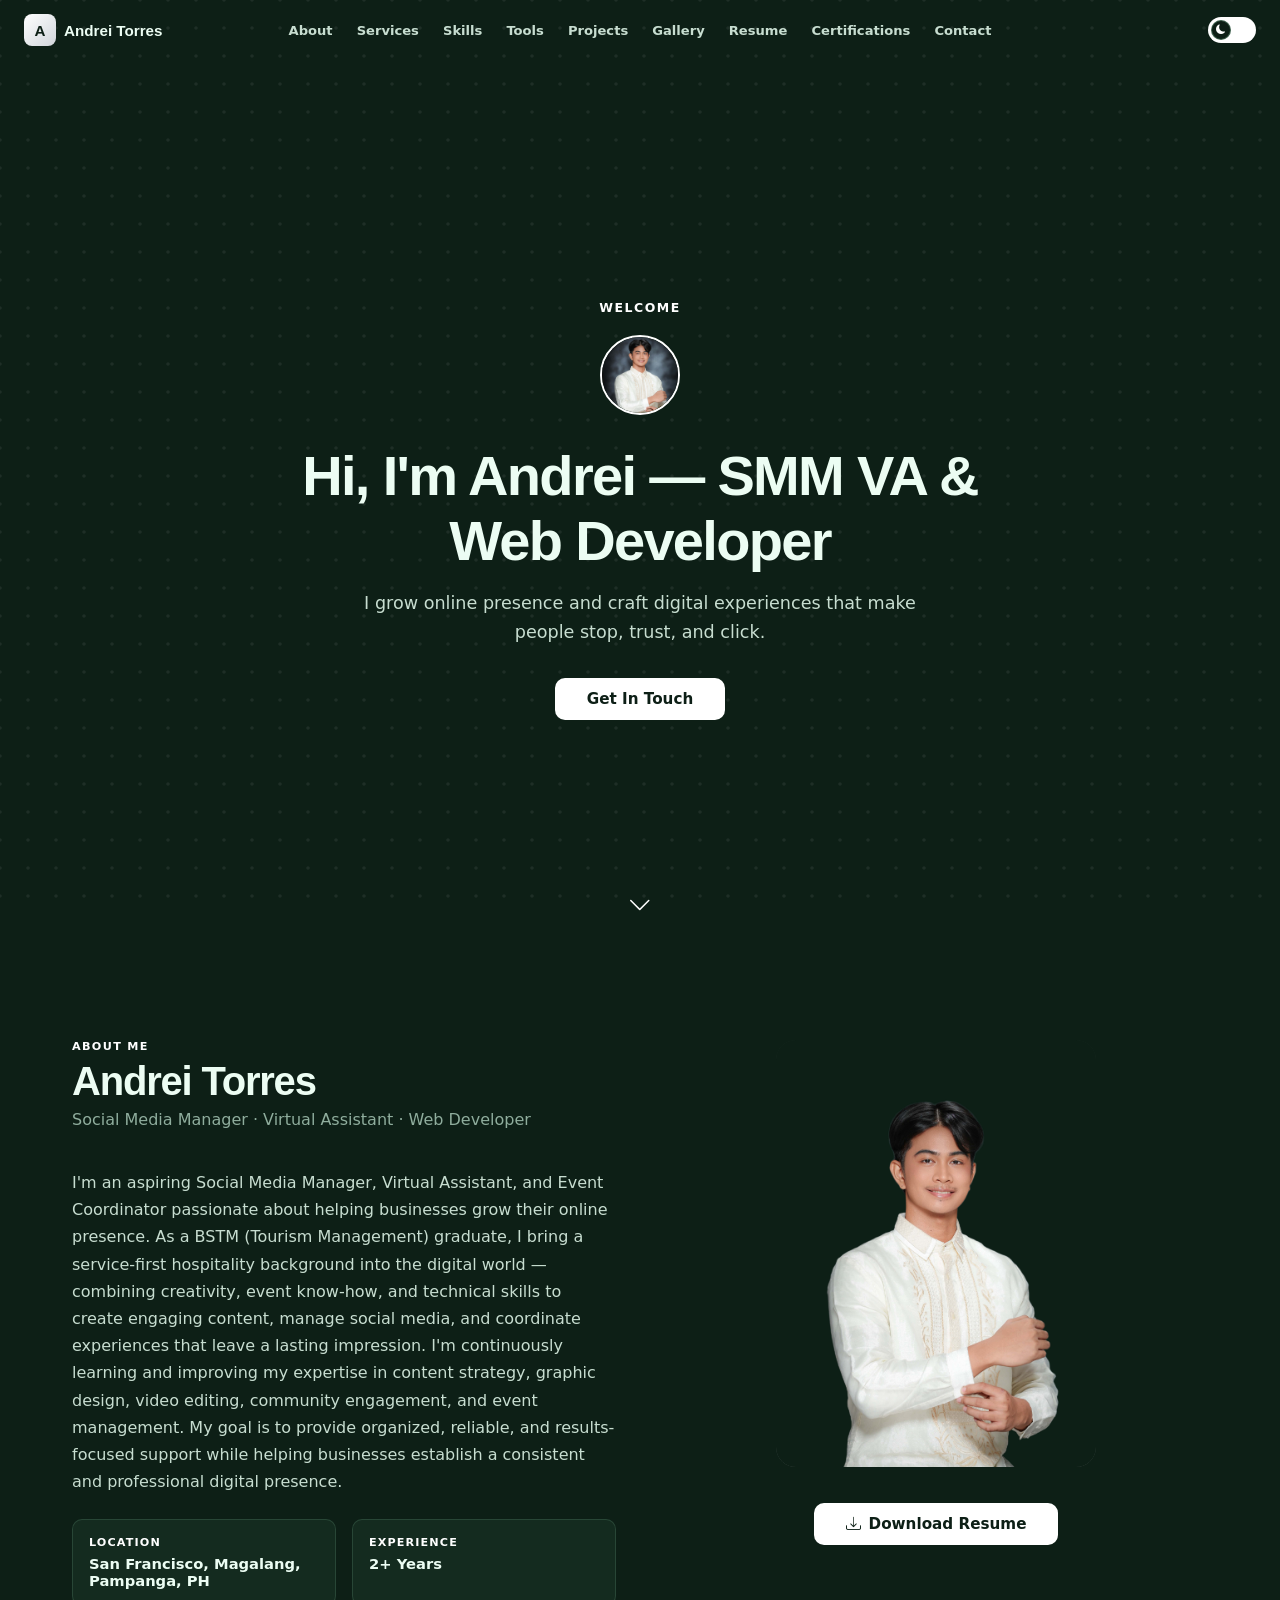
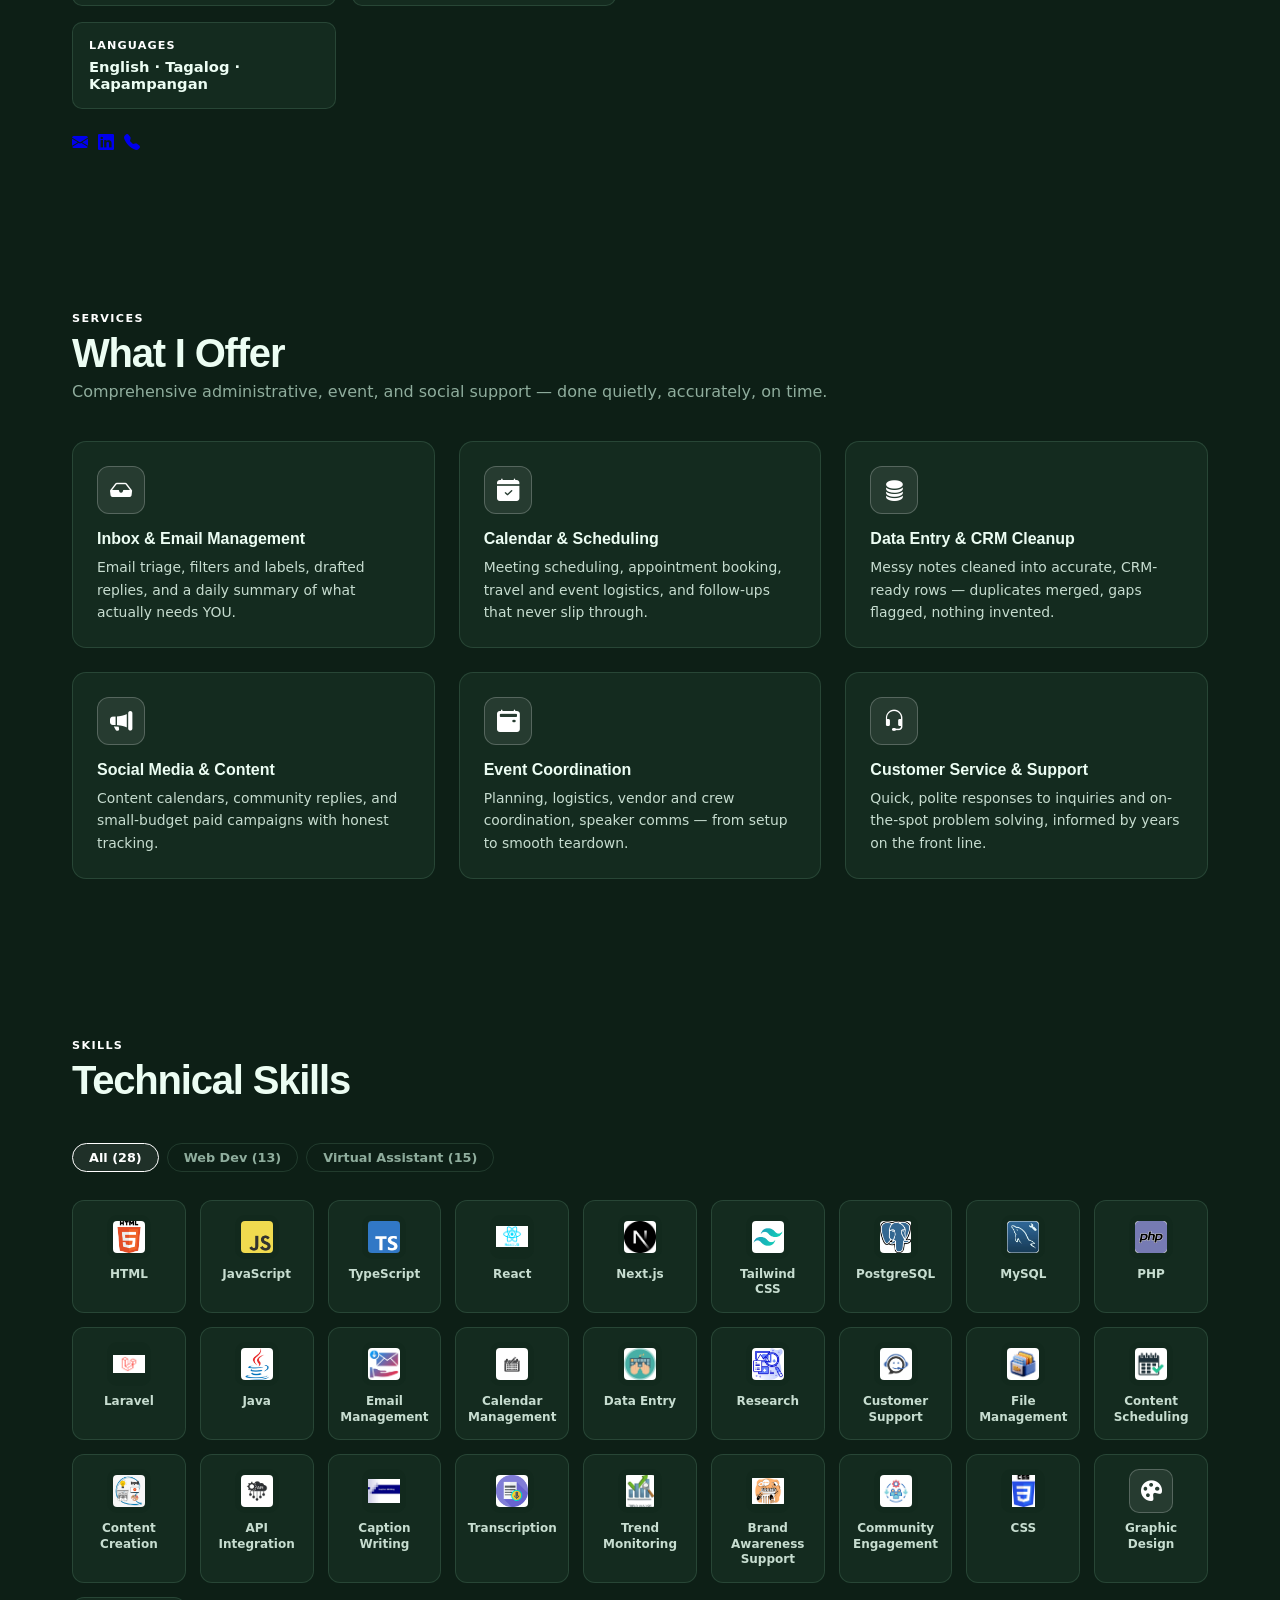
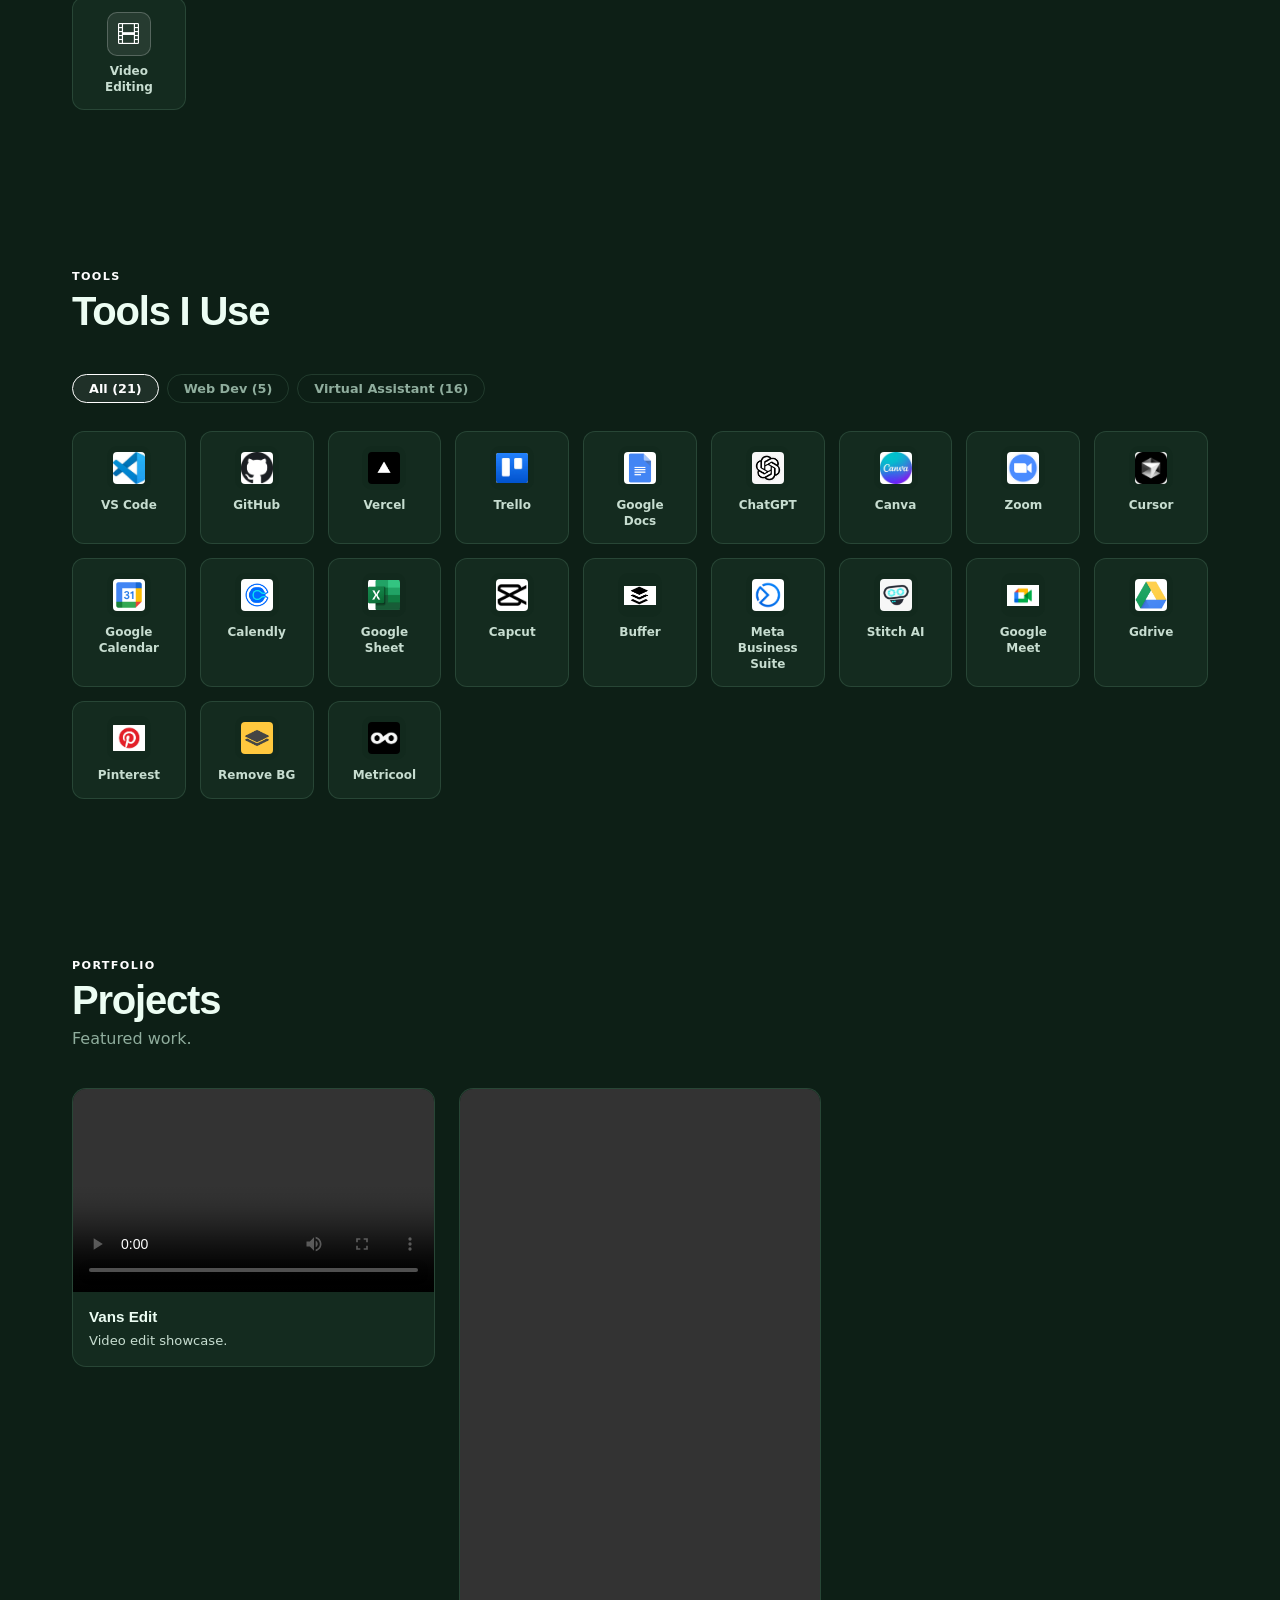
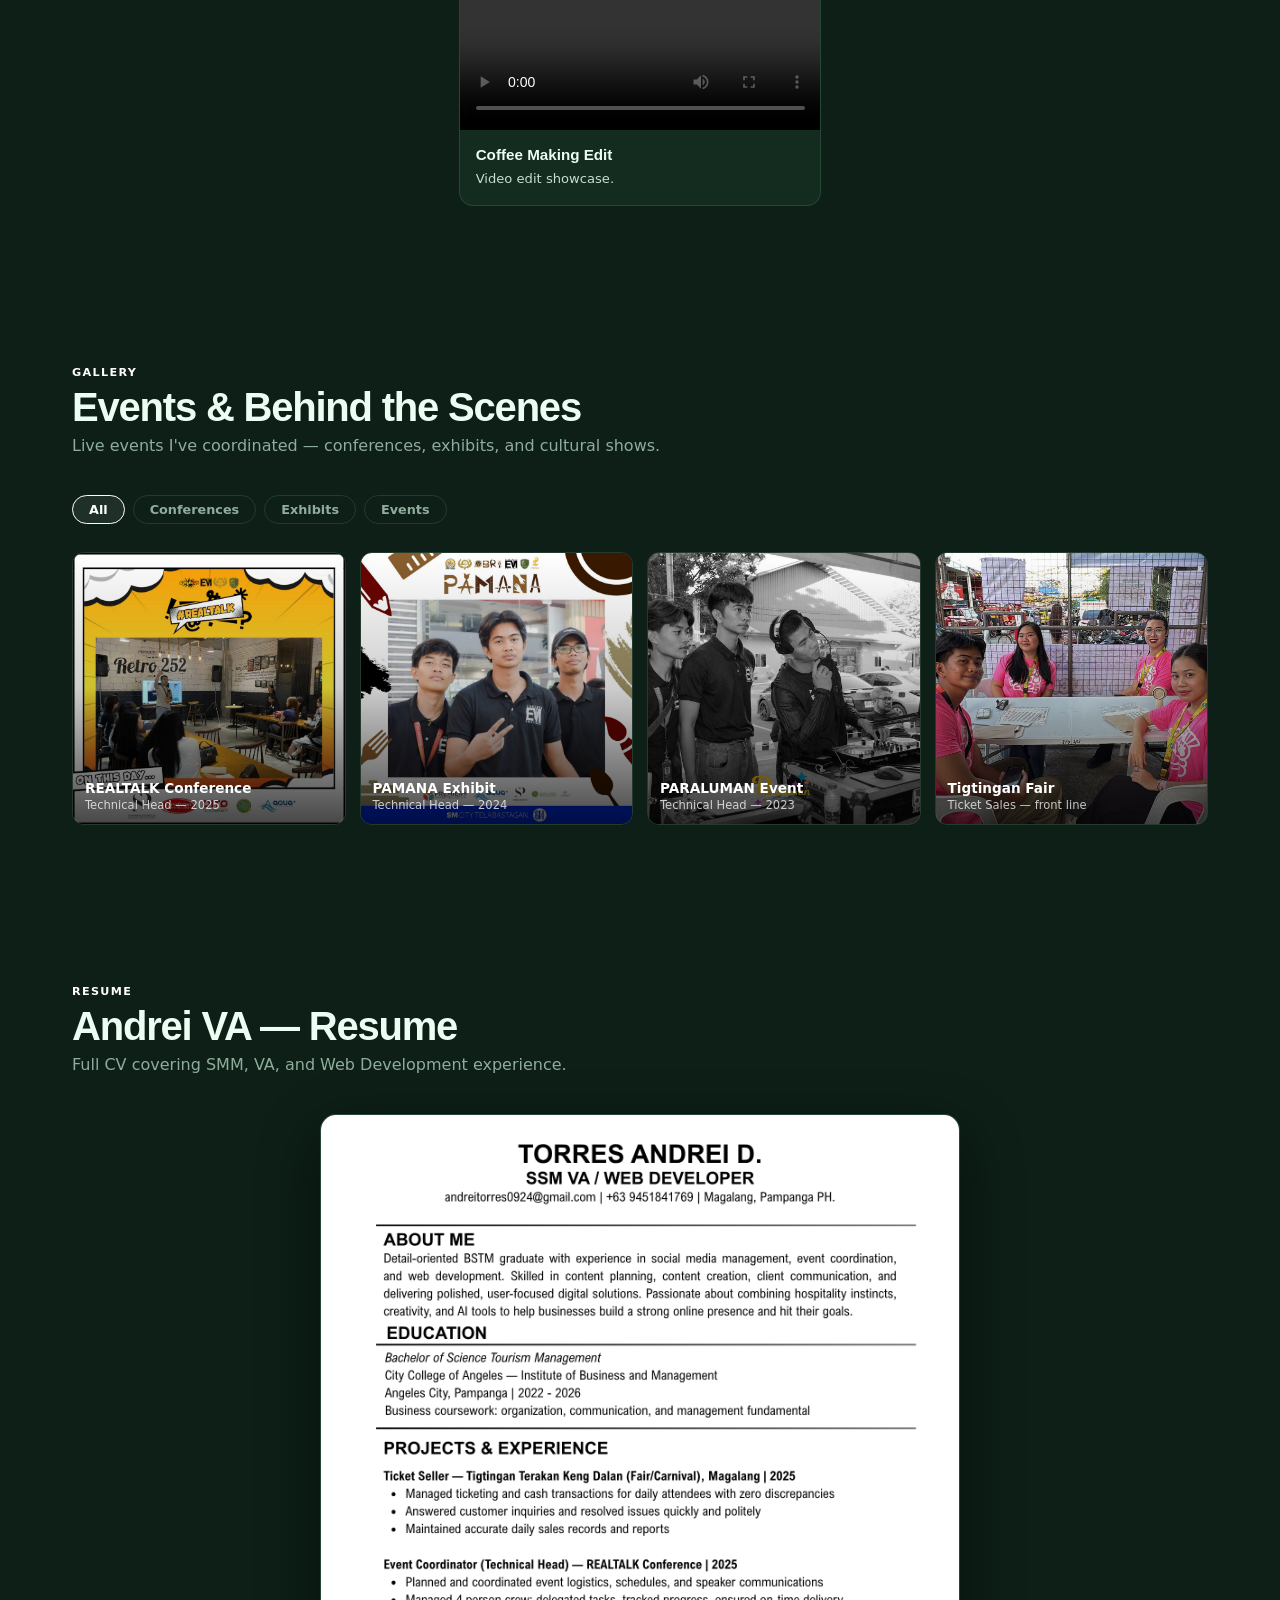
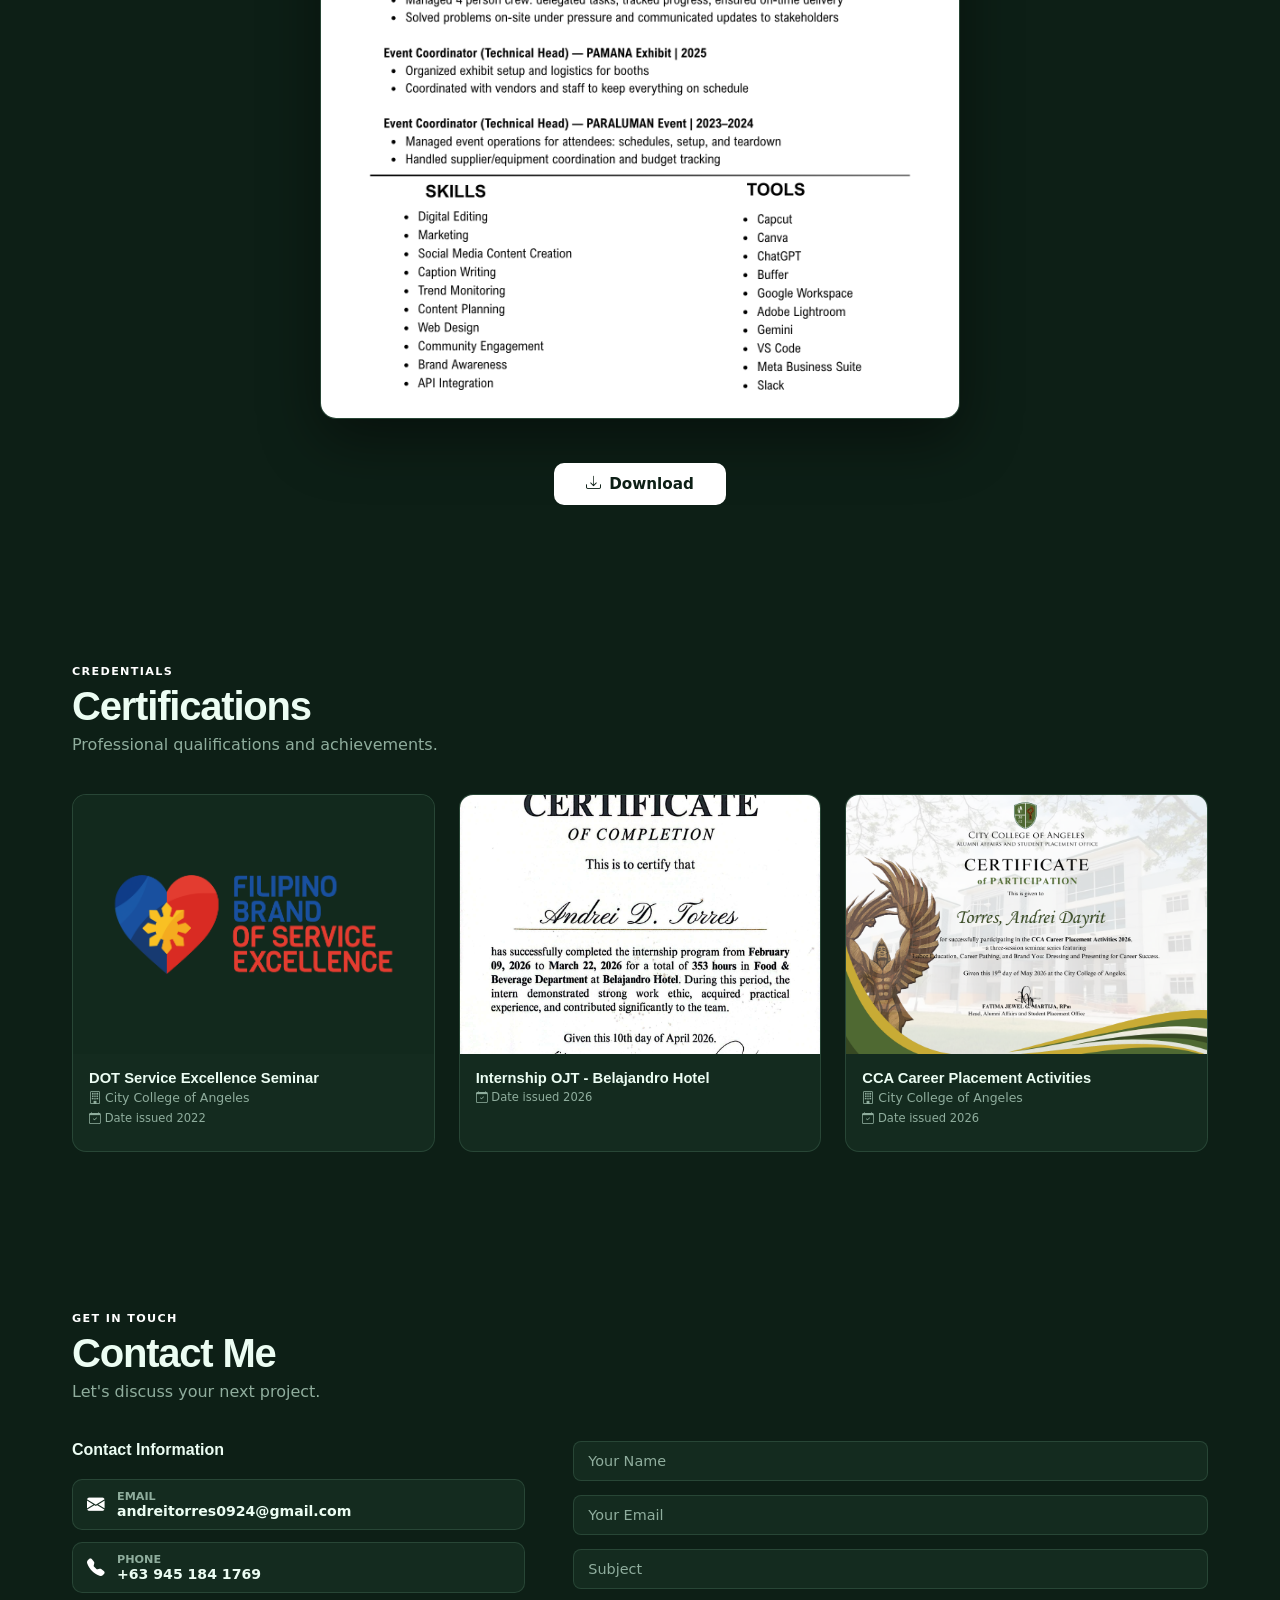
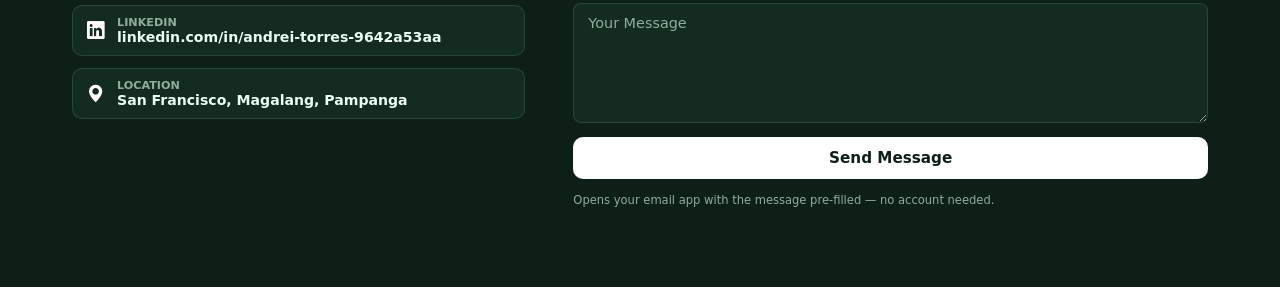
==== commit 30ca0cb6: "Add Coffee Making Edit project video" ====
--- a/index.html
+++ b/index.html
@@ -1,4 +1,4 @@
-﻿<!DOCTYPE html>
+<!DOCTYPE html>
 <html lang="en" data-theme="dark">
 <head>
   <meta charset="UTF-8" />
@@ -10,7 +10,7 @@
   <link rel="preconnect" href="https://fonts.gstatic.com" crossorigin />
   <link href="https://fonts.googleapis.com/css2?family=Inter:wght@400;500;600;700;800&family=Sora:wght@600;700;800&display=swap" rel="stylesheet" />
   <link rel="stylesheet" href="https://cdn.jsdelivr.net/npm/bootstrap-icons@1.11.3/font/bootstrap-icons.min.css" />
-  <link rel="stylesheet" href="css/style.css?v=9" />
+  <link rel="stylesheet" href="css/style.css?v=10" />
 </head>
 <body>
   <script>
@@ -32,10 +32,10 @@
         <button class="nav-item" data-section="about" onclick="goTo('about')">About</button>
         <button class="nav-item" data-section="services" onclick="goTo('services')">Services</button>
         <button class="nav-item" data-section="skills" onclick="goTo('skills')">Skills</button>
-        <button class="nav-item" data-section="tools" onclick="goTo('tools')">Tools</button>
-        <button class="nav-item" data-section="projects" onclick="goTo('projects')">Project</button>
+        <button class="nav-item" data-section="tools" onclick="goTo('tools')">Tools</button>
+        <button class="nav-item" data-section="projects" onclick="goTo('projects')">Projects</button>
         <button class="nav-item" data-section="gallery" onclick="goTo('gallery')">Gallery</button>
-        <button class="nav-item" data-section="resume" onclick="goTo('resume')">Resume</button>
+        <button class="nav-item" data-section="resume" onclick="goTo('resume')">Resume</button>
         <button class="nav-item" data-section="certifications" onclick="goTo('certifications')">Certifications</button>
         <button class="nav-item" data-section="contact" onclick="goTo('contact')">Contact</button>
       </div>
@@ -57,10 +57,10 @@
     <button class="drawer-item" data-section="about" onclick="closeDrawer();goTo('about')">About</button>
     <button class="drawer-item" data-section="services" onclick="closeDrawer();goTo('services')">Services</button>
     <button class="drawer-item" data-section="skills" onclick="closeDrawer();goTo('skills')">Skills</button>
-    <button class="drawer-item" data-section="tools" onclick="closeDrawer();goTo('tools')">Tools</button>
-    <button class="drawer-item" data-section="projects" onclick="closeDrawer();goTo('projects')">Project</button>
+    <button class="drawer-item" data-section="tools" onclick="closeDrawer();goTo('tools')">Tools</button>
+    <button class="drawer-item" data-section="projects" onclick="closeDrawer();goTo('projects')">Projects</button>
     <button class="drawer-item" data-section="gallery" onclick="closeDrawer();goTo('gallery')">Gallery</button>
-    <button class="drawer-item" data-section="resume" onclick="closeDrawer();goTo('resume')">Resume</button>
+    <button class="drawer-item" data-section="resume" onclick="closeDrawer();goTo('resume')">Resume</button>
     <button class="drawer-item" data-section="certifications" onclick="closeDrawer();goTo('certifications')">Certifications</button>
     <button class="drawer-item" data-section="contact" onclick="closeDrawer();goTo('contact')">Contact</button>
   </aside>
@@ -165,27 +165,36 @@
       </div>
     </section>
 
-    <section id="projects" class="section">
-      <div class="container">
-        <div class="section-head reveal">
-          <div class="section-label">Portfolio</div>
-          <h2 class="section-title">Project</h2>
-          <p class="section-sub">Featured work.</p>
-        </div>
-        <div class="projects-grid">
-          <div class="project-card reveal visible">
-            <div class="project-cover-wrap">
-              <video src="videos/vans-edit-0911.mp4" class="project-cover" controls preload="metadata" playsinline></video>
-            </div>
-            <div class="project-body">
-              <h3>Vans Edit</h3>
-              <p class="project-desc">Video edit showcase.</p>
-            </div>
-          </div>
-        </div>
-      </div>
-    </section>
-
+    <section id="projects" class="section">
+      <div class="container">
+        <div class="section-head reveal">
+          <div class="section-label">Portfolio</div>
+          <h2 class="section-title">Projects</h2>
+          <p class="section-sub">Featured work.</p>
+        </div>
+        <div class="projects-grid">
+          <div class="project-card reveal visible">
+            <div class="project-cover-wrap">
+              <video src="videos/vans-edit-0911.mp4" class="project-cover" controls preload="metadata" playsinline></video>
+            </div>
+            <div class="project-body">
+              <h3>Vans Edit</h3>
+              <p class="project-desc">Video edit showcase.</p>
+            </div>
+          </div>
+          <div class="project-card reveal visible">
+            <div class="project-cover-wrap is-portrait">
+              <video src="videos/coffee-making-edit.mp4" class="project-cover" controls preload="metadata" playsinline></video>
+            </div>
+            <div class="project-body">
+              <h3>Coffee Making Edit</h3>
+              <p class="project-desc">Video edit showcase.</p>
+            </div>
+          </div>
+        </div>
+      </div>
+    </section>
+
     <section id="gallery" class="section">
       <div class="container">
         <div class="section-head reveal">
--- a/css/style.css
+++ b/css/style.css
@@ -1,4 +1,4 @@
-﻿/* ============ THEME TOKENS ============ */
+/* ============ THEME TOKENS ============ */
 :root,
 [data-theme="dark"] {
   --admin-bg-primary: #0d1f16;
@@ -713,6 +713,7 @@
   display: grid;
   grid-template-columns: repeat(auto-fill, minmax(300px, 1fr));
   gap: 24px;
+  align-items: start;
 }
 
 .project-card {
@@ -720,7 +721,7 @@
   overflow: hidden;
   border: 1px solid var(--admin-border);
   background: var(--admin-card);
-  cursor: zoom-in;
+  cursor: default;
   transition: transform 0.2s;
 }
 
@@ -731,6 +732,10 @@
   padding-bottom: 56.25%;
   position: relative;
   background: var(--admin-bg-secondary);
+}
+
+.project-cover-wrap.is-portrait {
+  padding-bottom: 177.78%;
 }
 
 .project-cover {
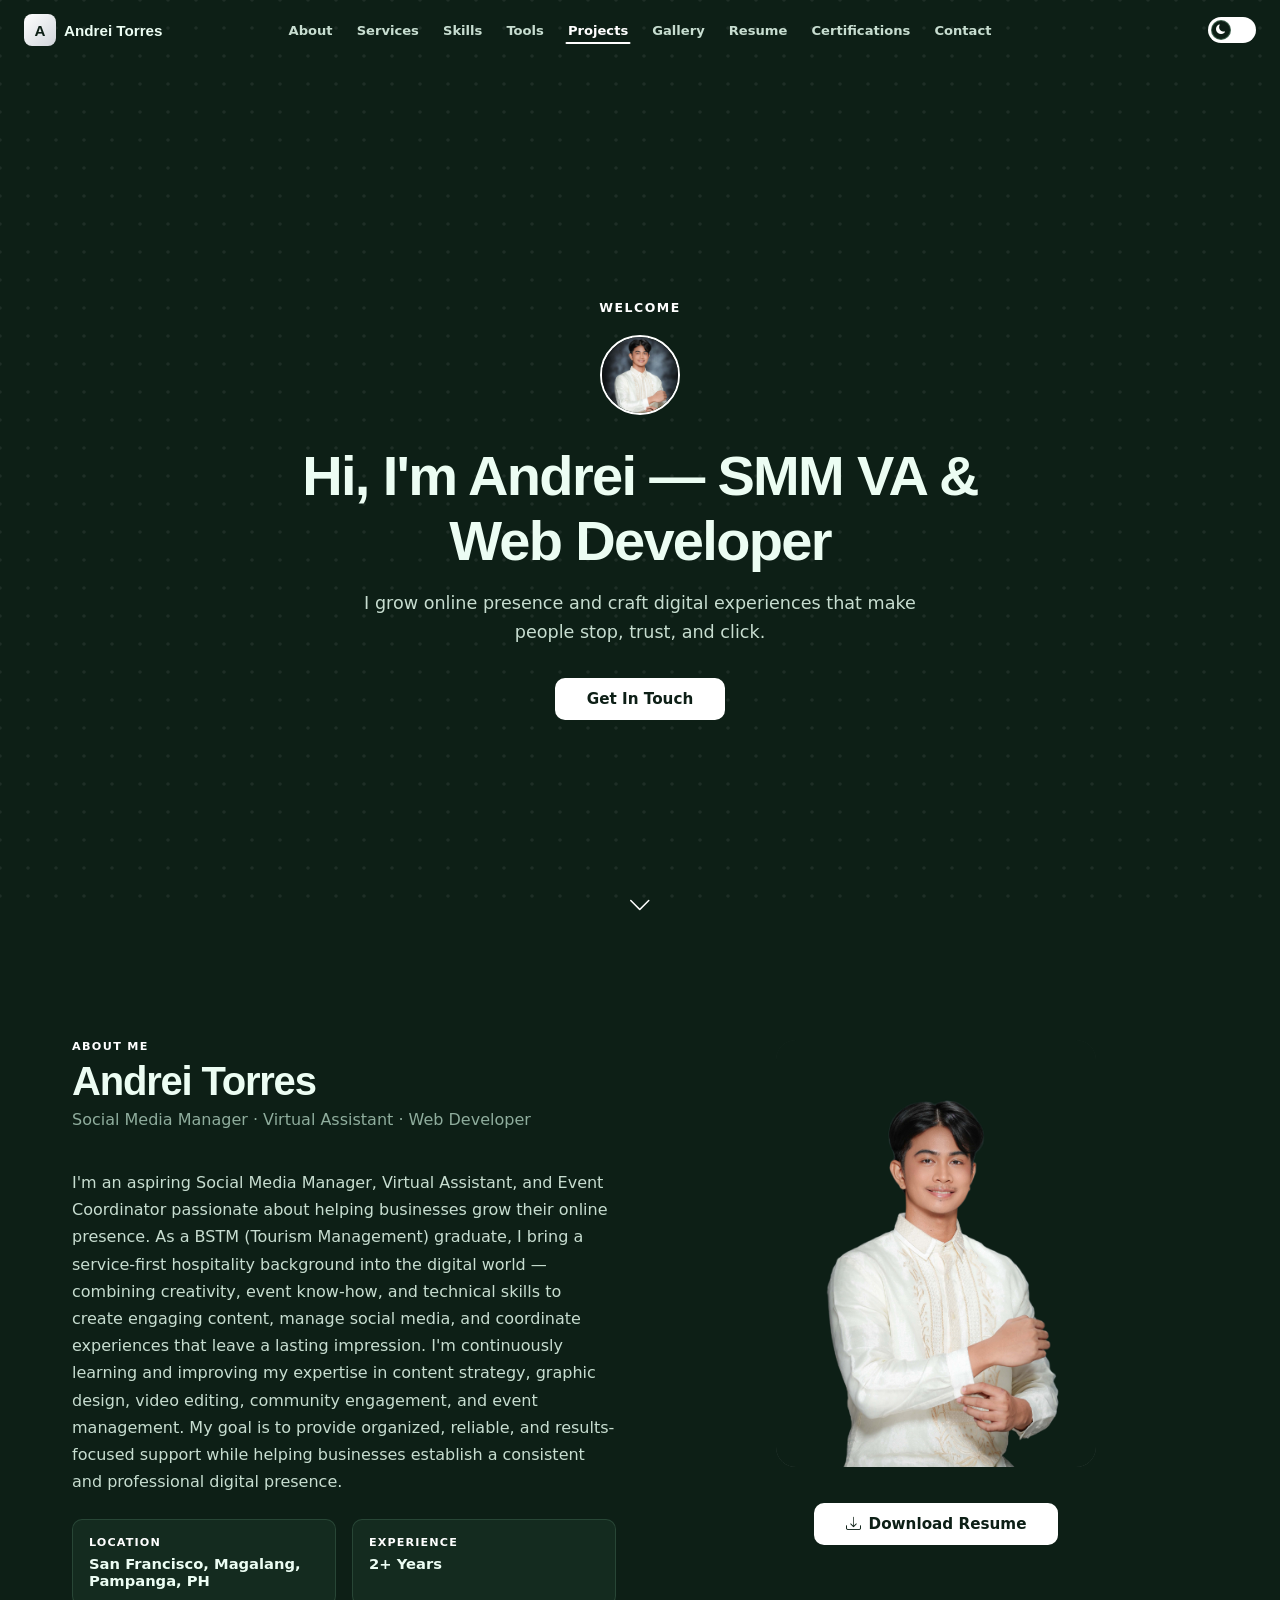
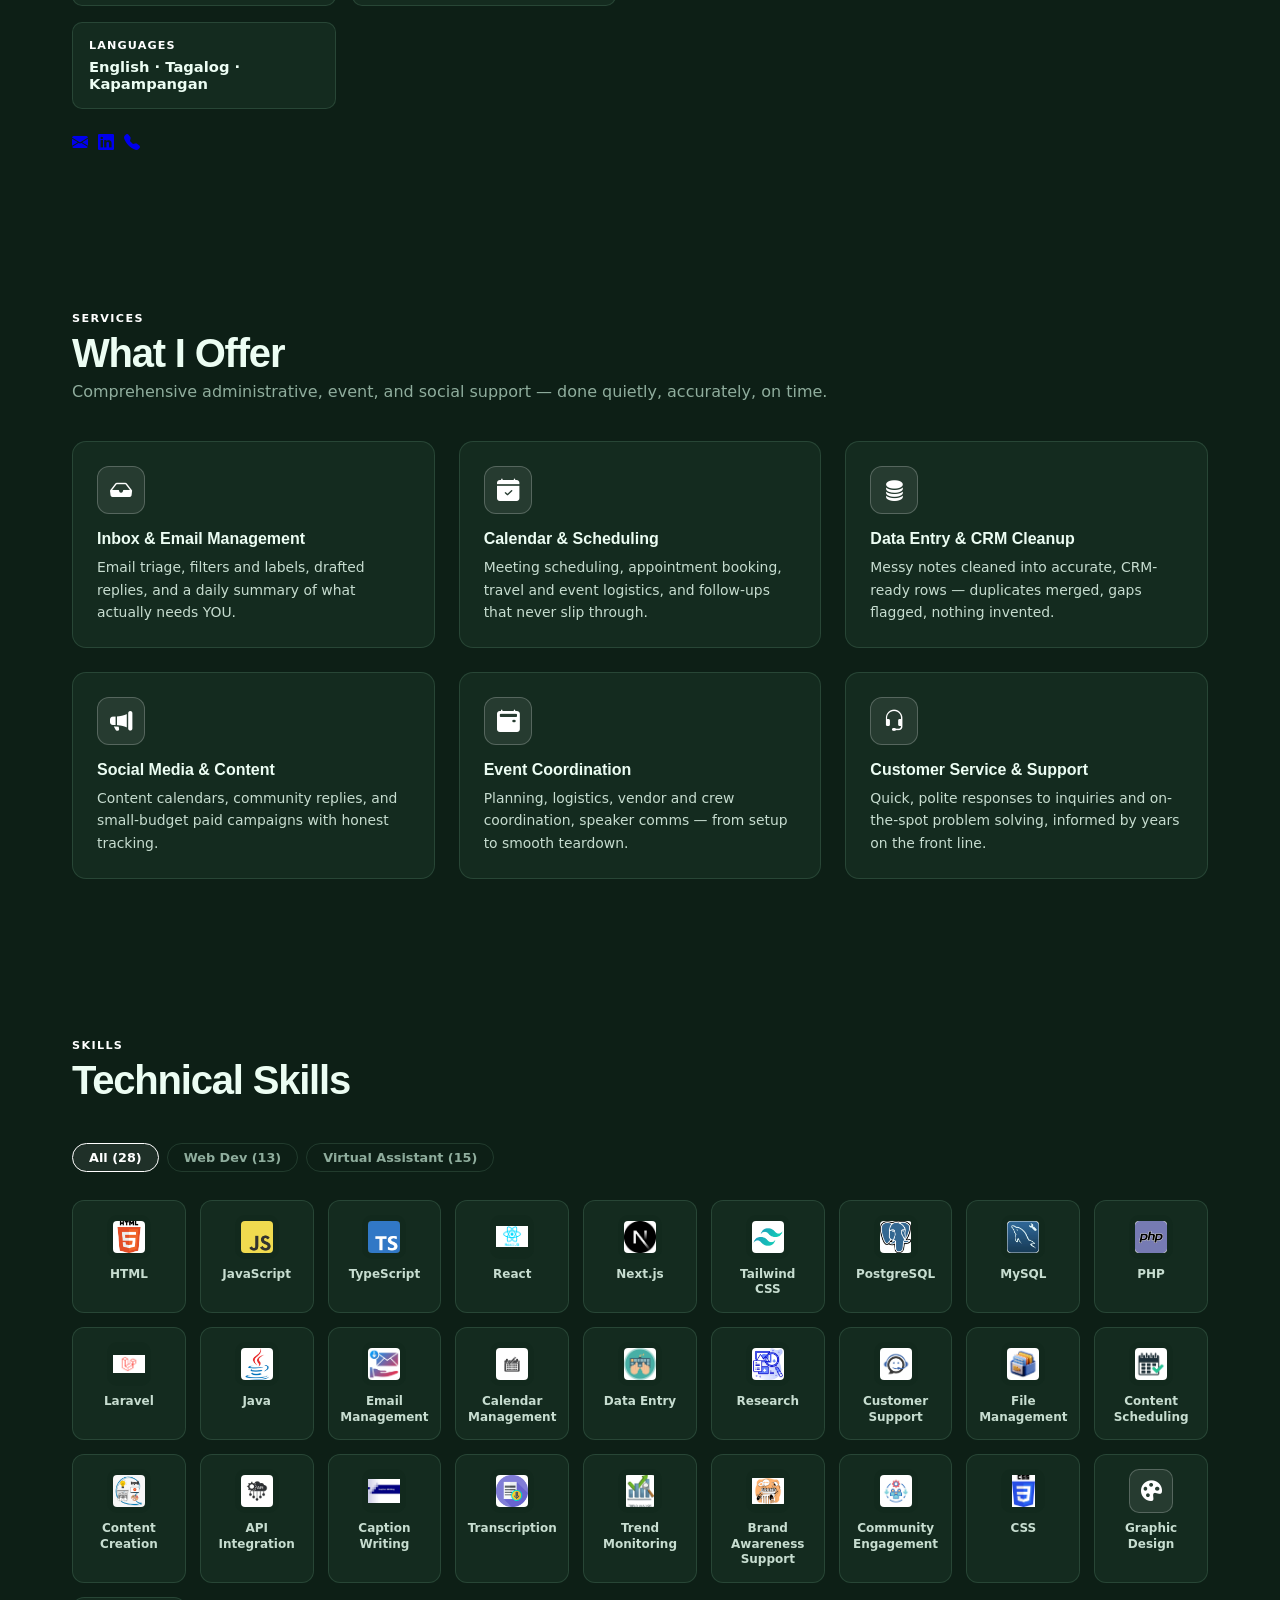
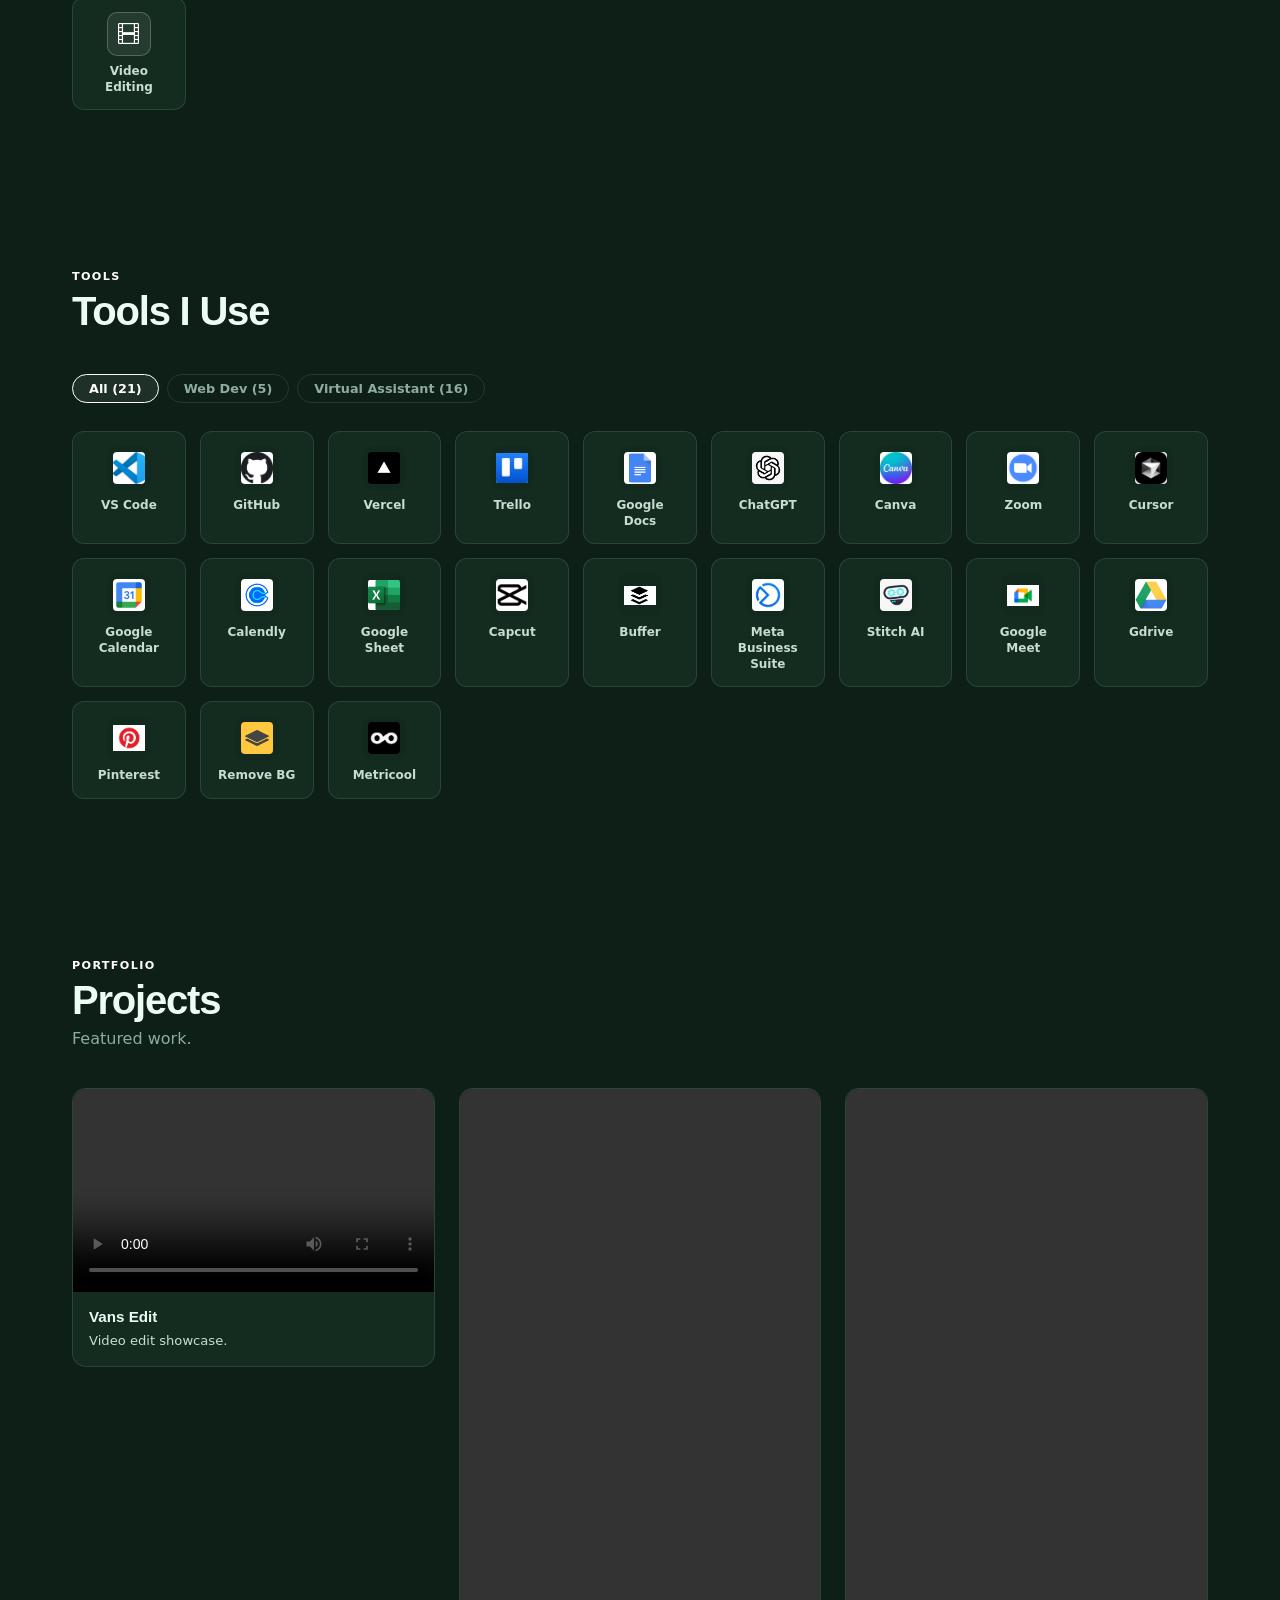
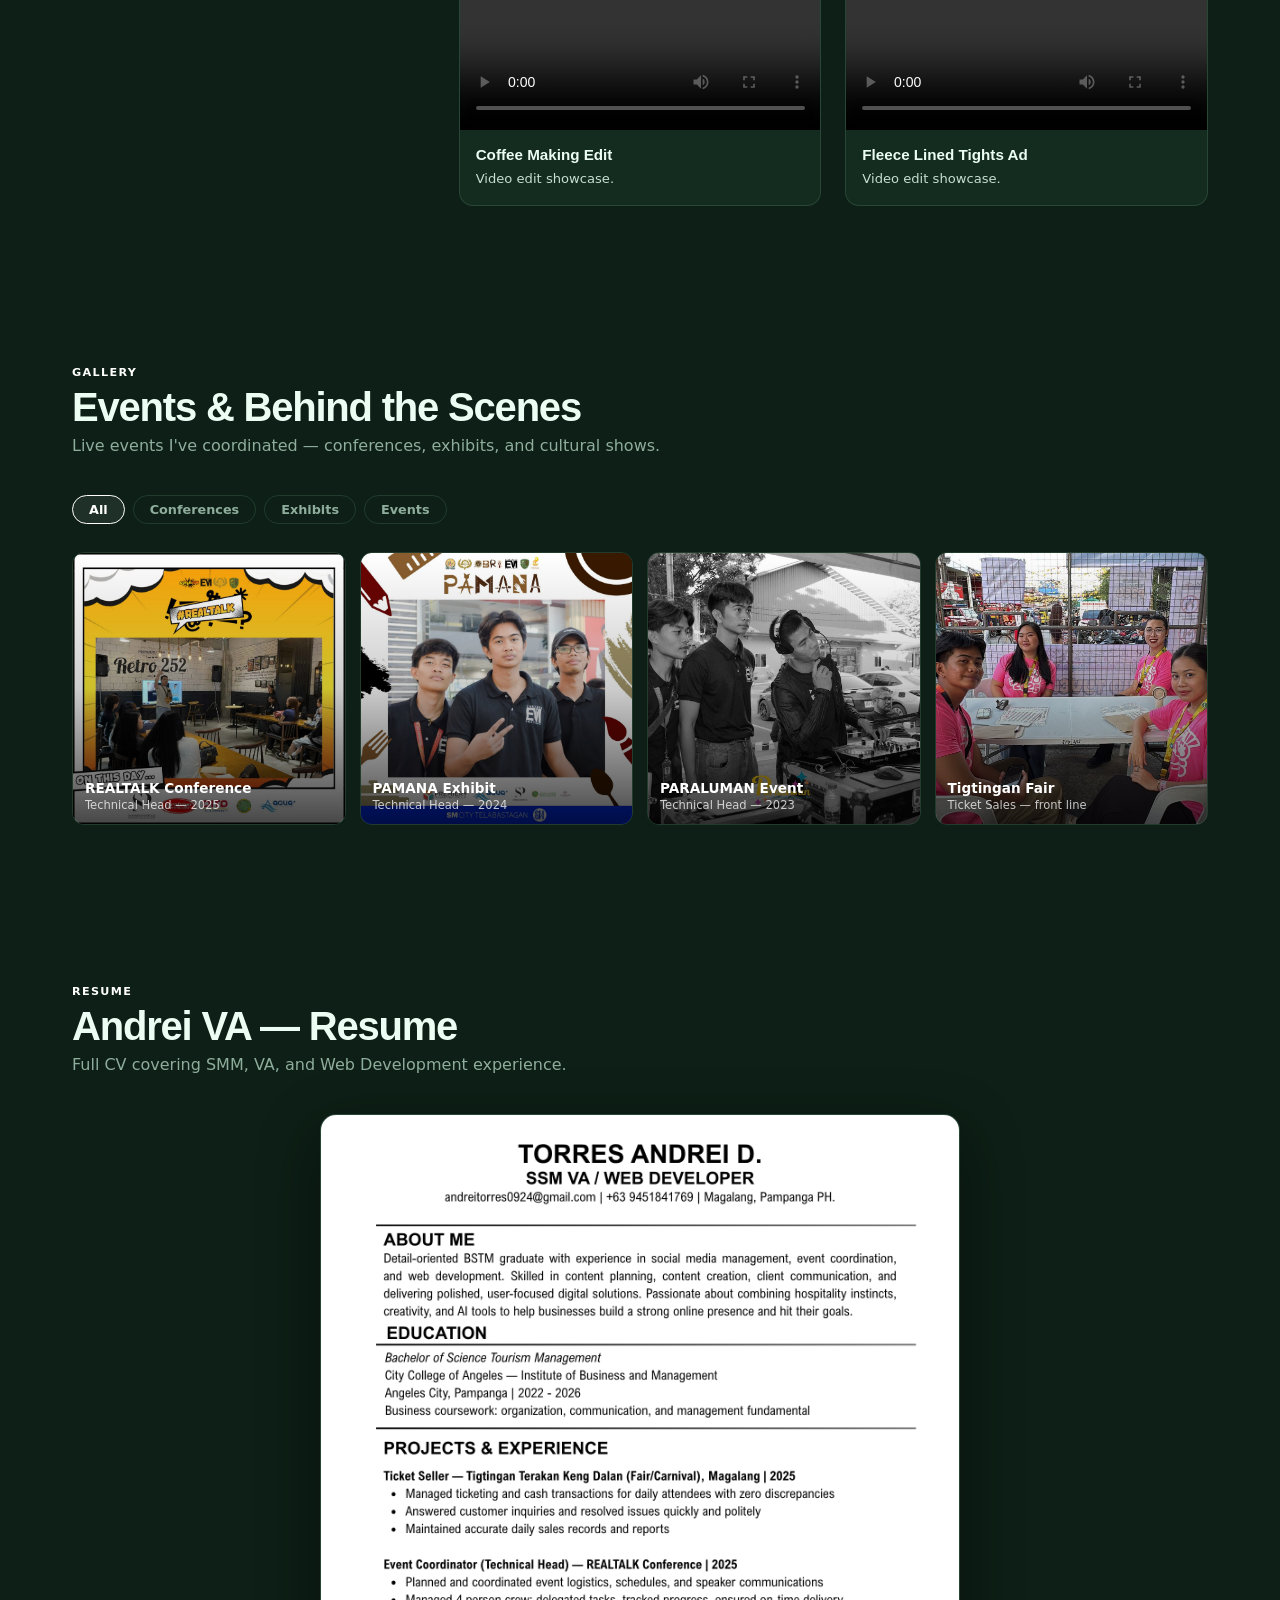
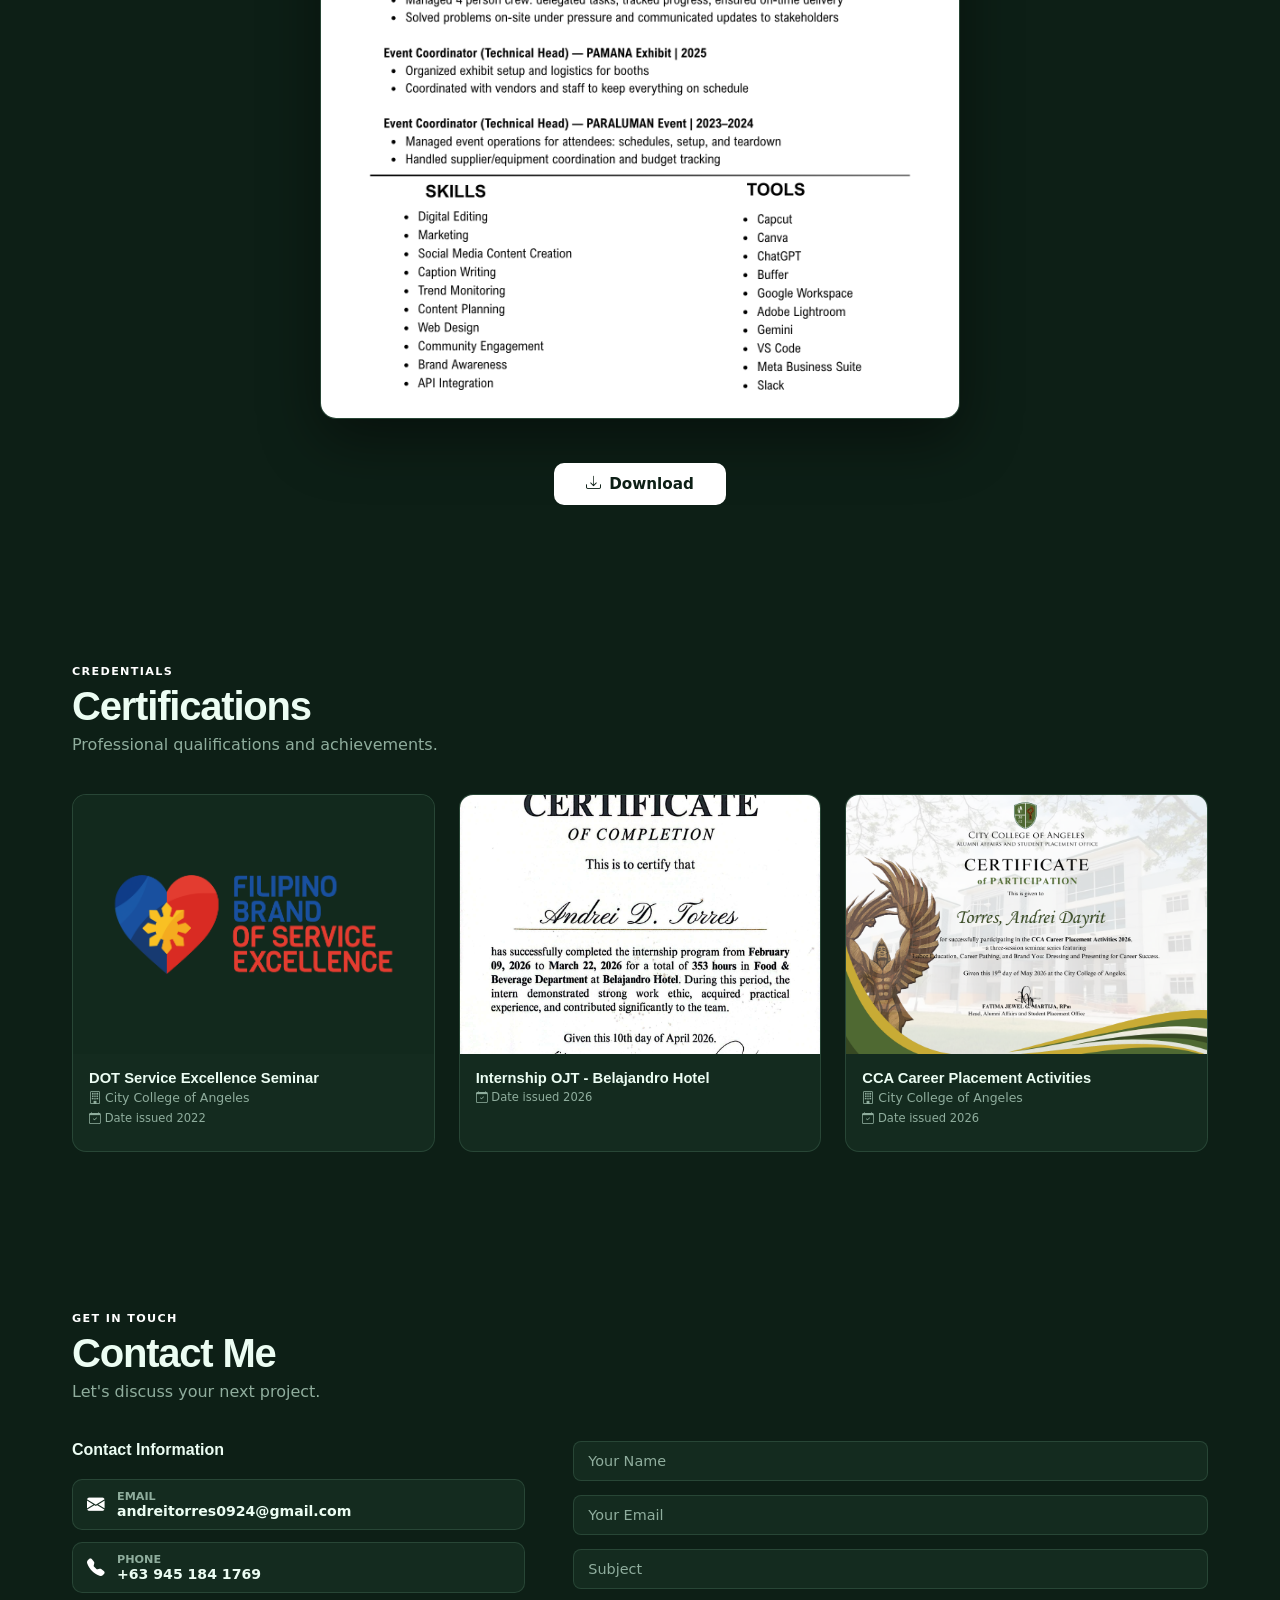
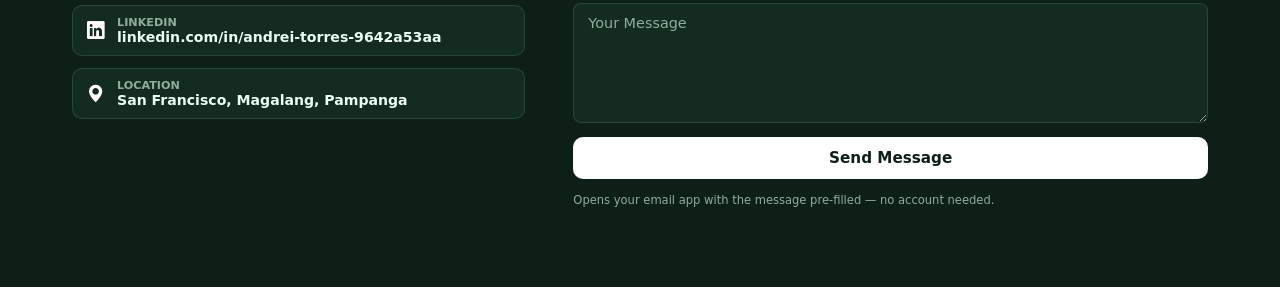
==== commit 5fd42e35: "Add Fleece Lined Tights Ad project video" ====
--- a/index.html
+++ b/index.html
@@ -191,6 +191,15 @@
               <p class="project-desc">Video edit showcase.</p>
             </div>
           </div>
+          <div class="project-card reveal visible">
+            <div class="project-cover-wrap is-portrait">
+              <video src="videos/fleece-lined-tights-ad.mp4" class="project-cover" controls preload="metadata" playsinline></video>
+            </div>
+            <div class="project-body">
+              <h3>Fleece Lined Tights Ad</h3>
+              <p class="project-desc">Video edit showcase.</p>
+            </div>
+          </div>
         </div>
       </div>
     </section>
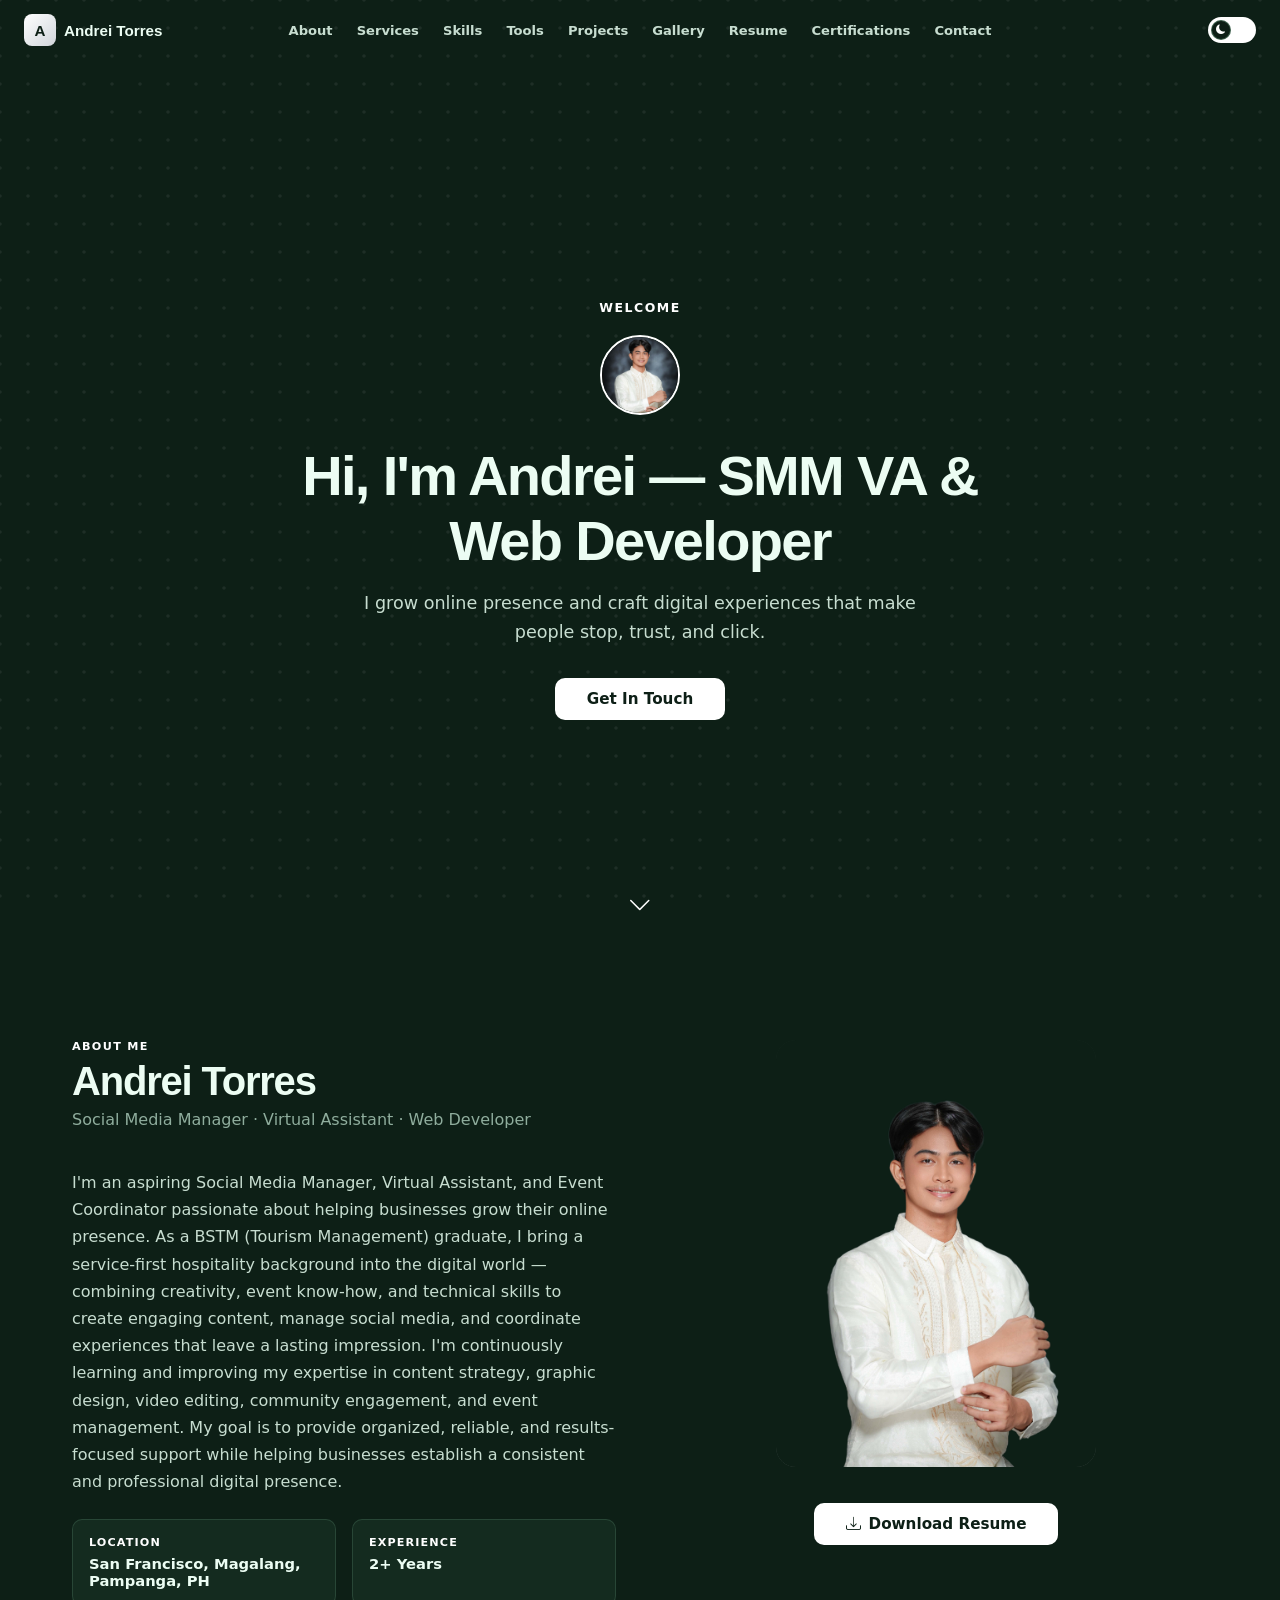
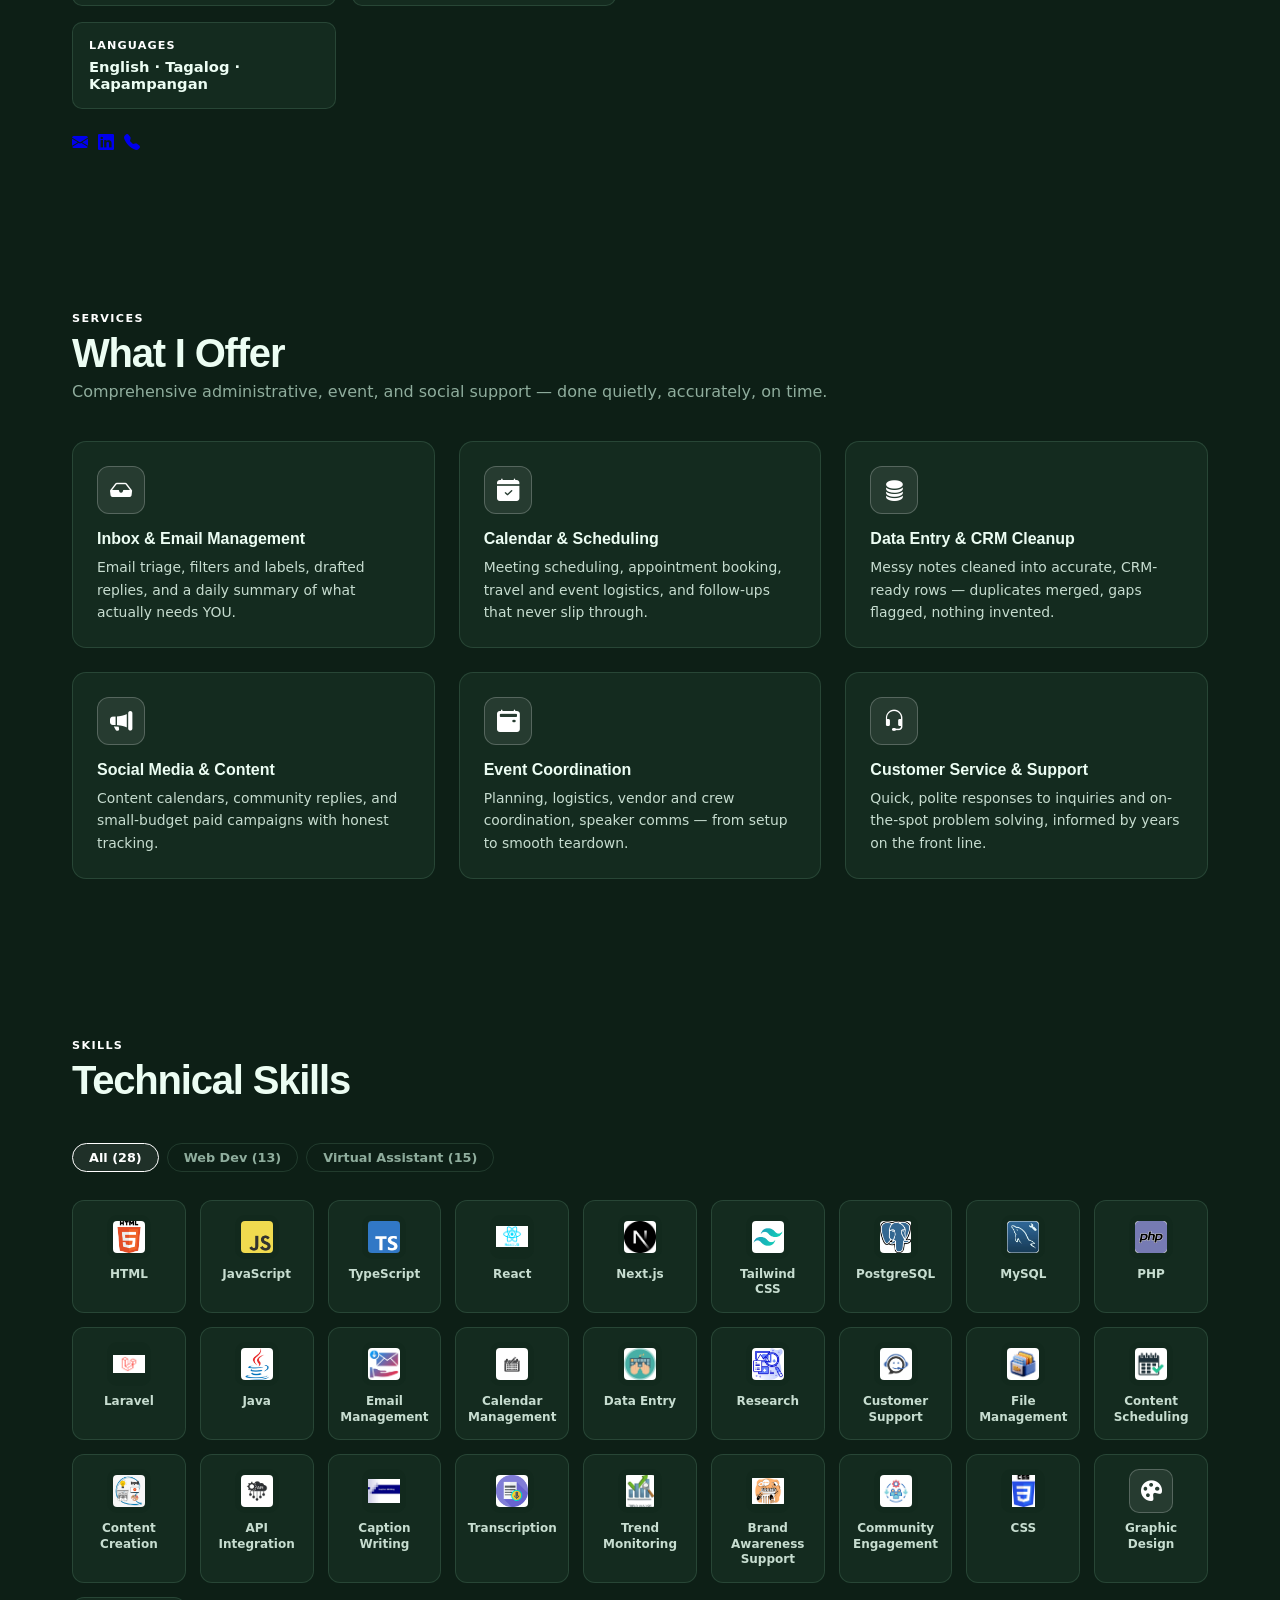
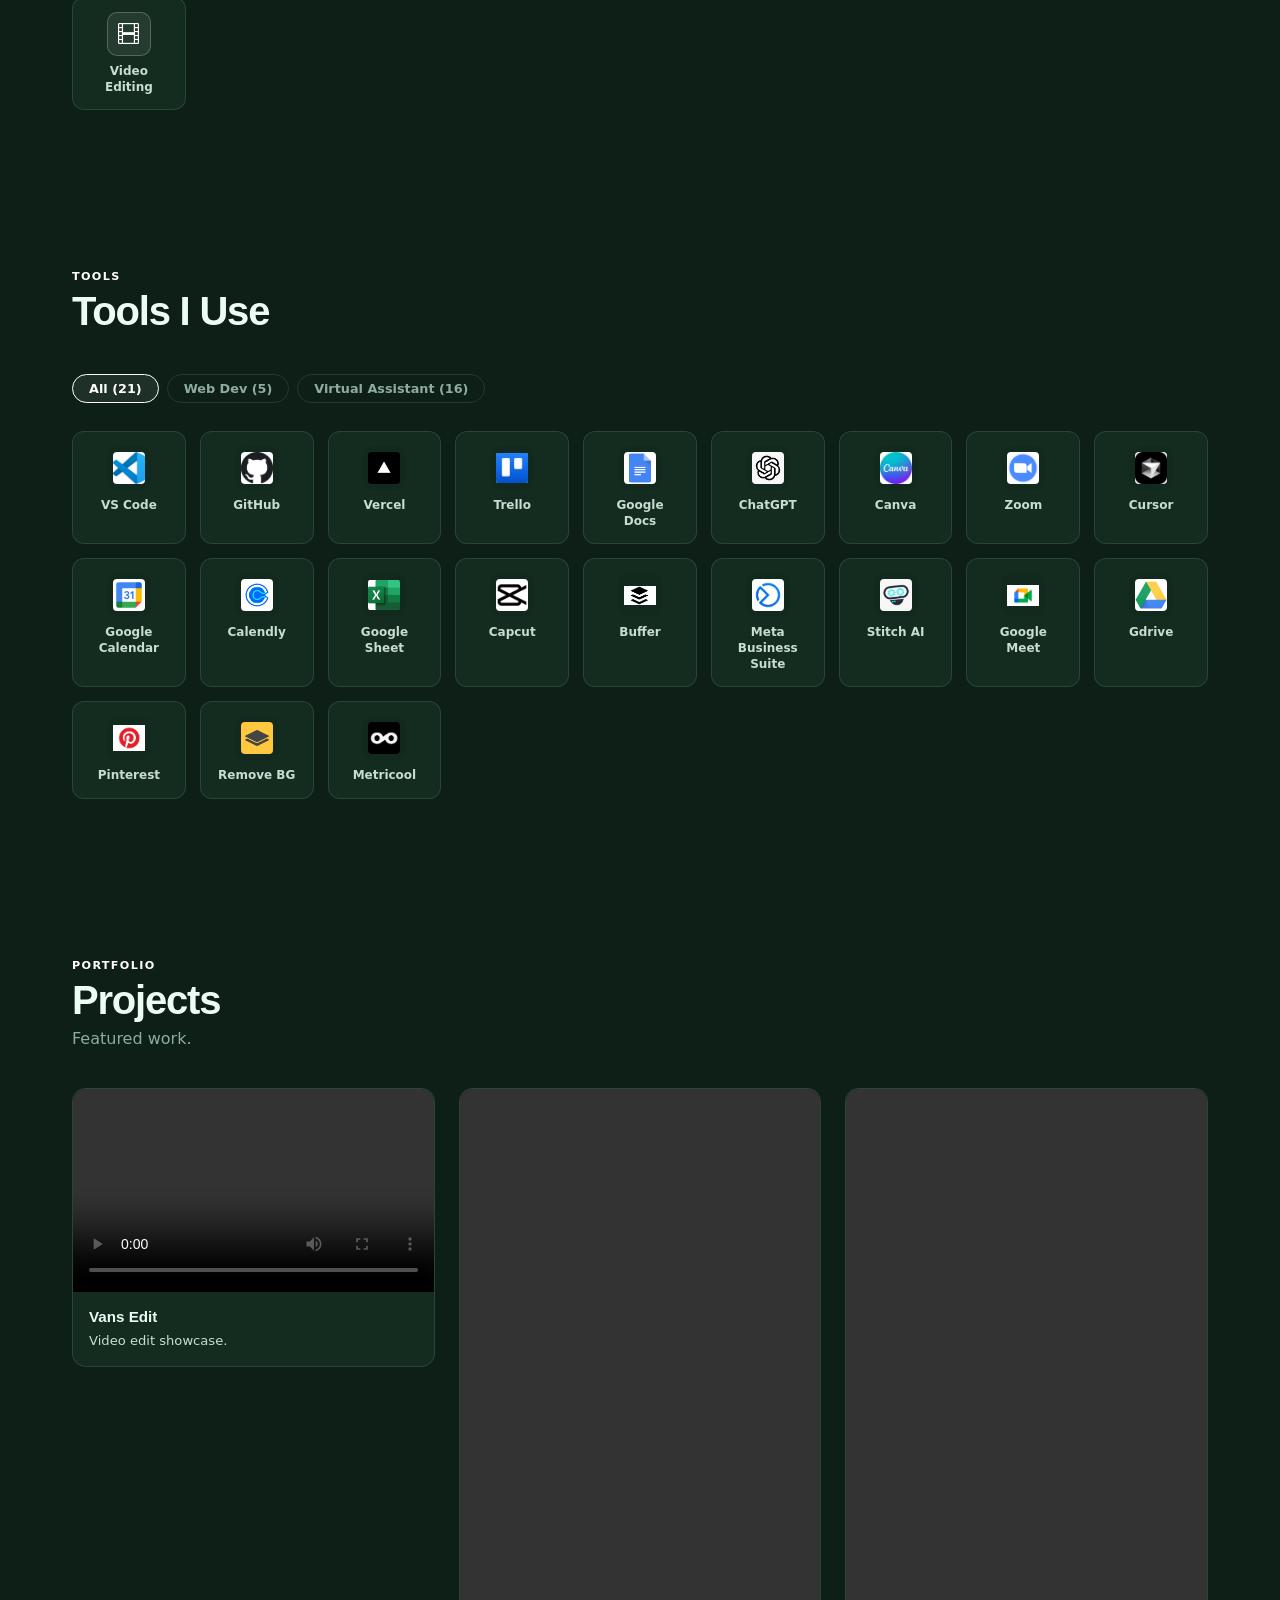
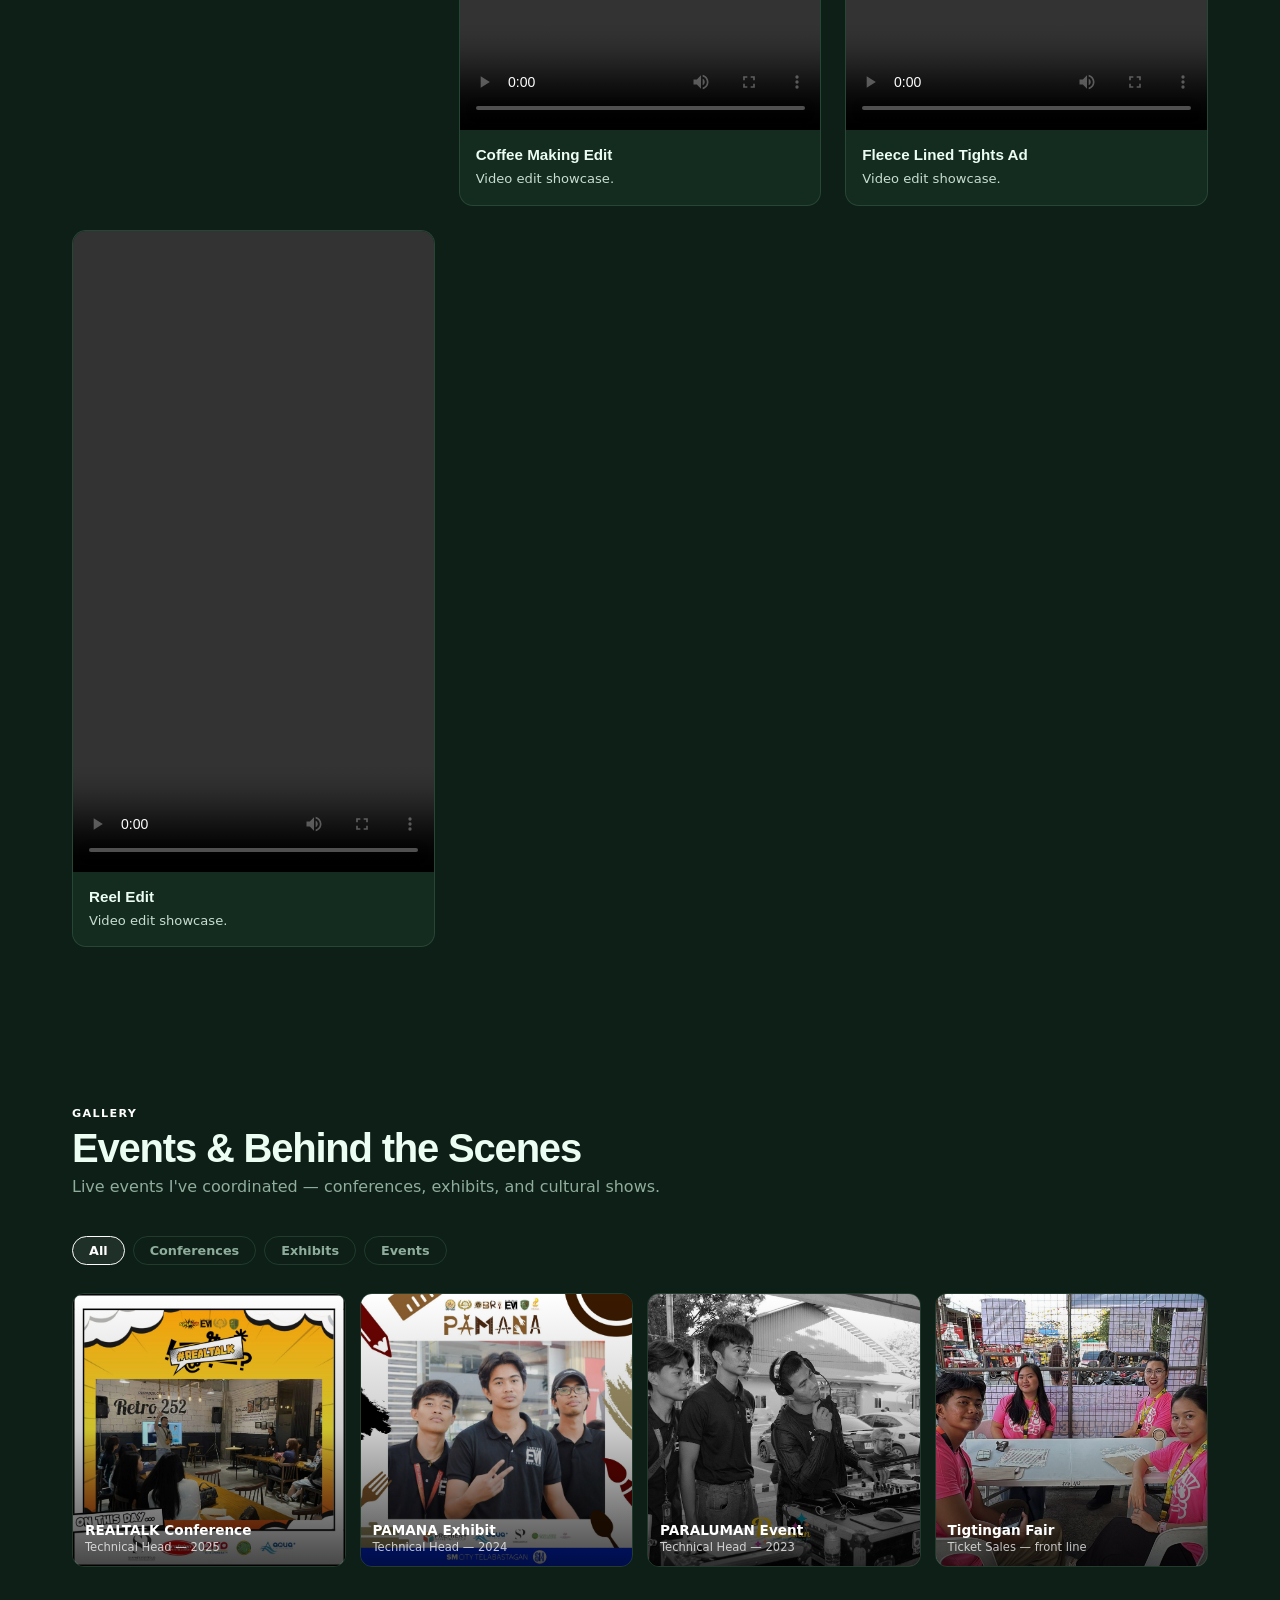
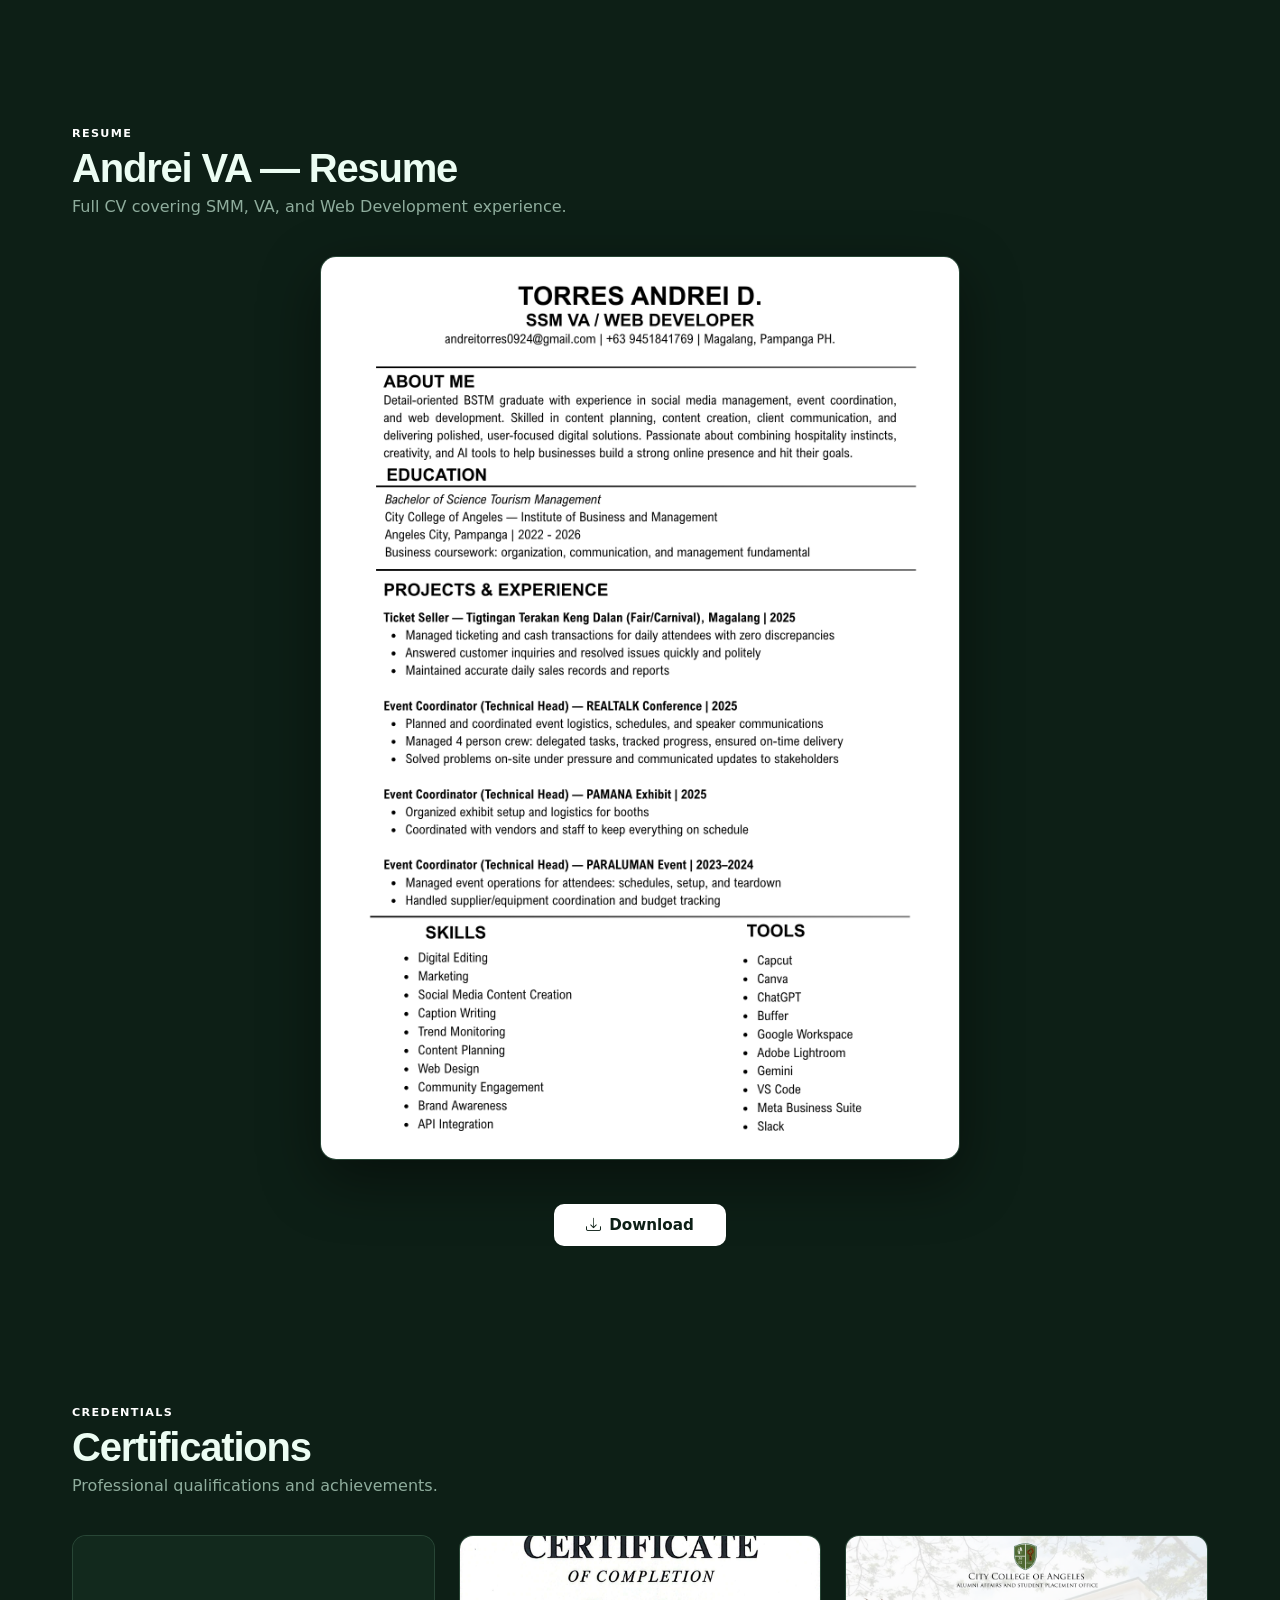
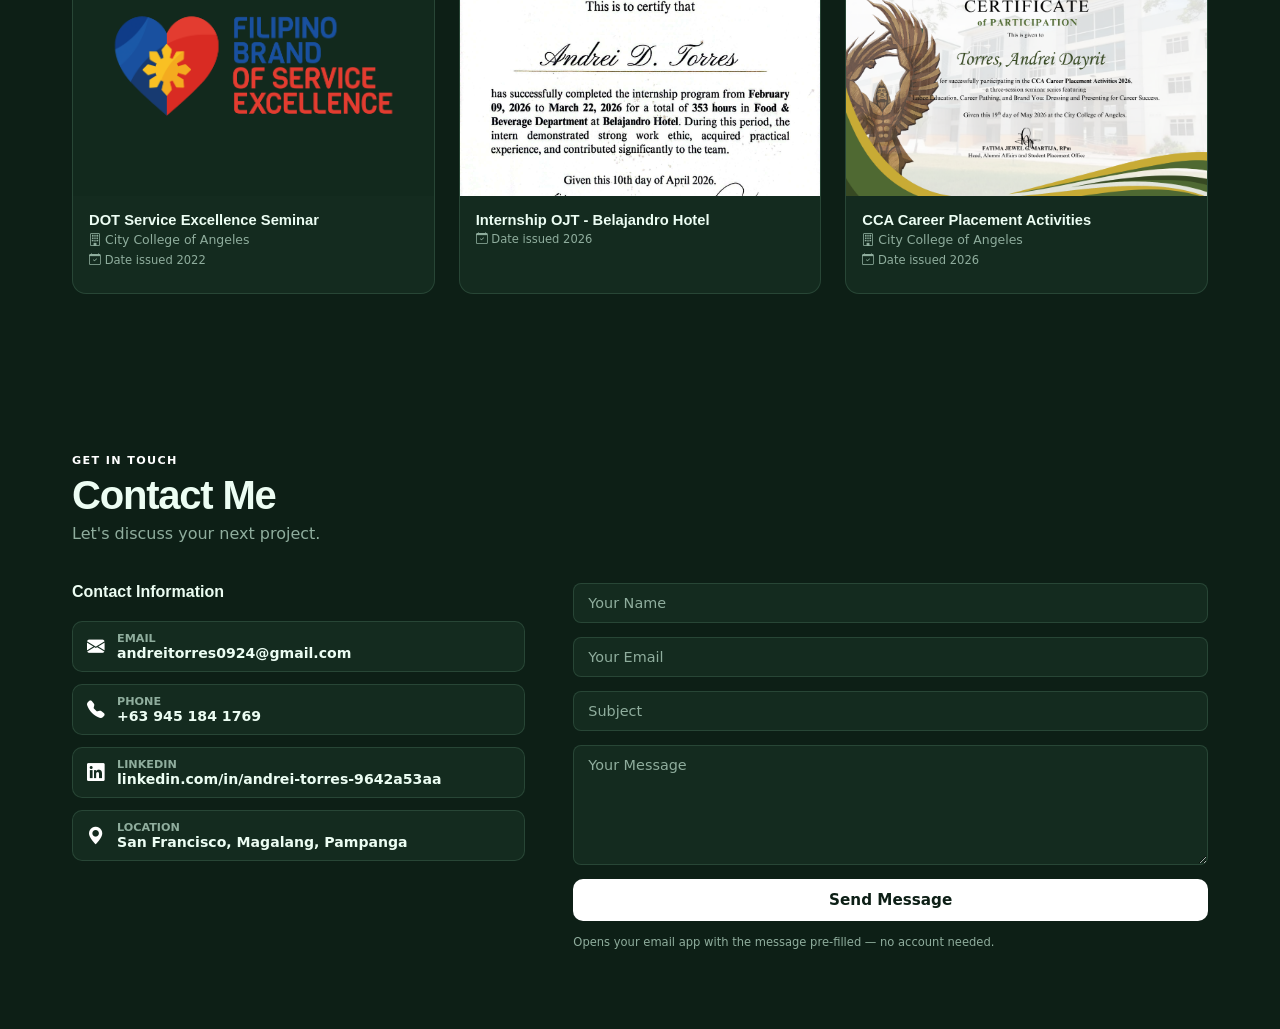
==== commit 8cb42034: "Add Reel Edit project video" ====
--- a/index.html
+++ b/index.html
@@ -200,6 +200,15 @@
               <p class="project-desc">Video edit showcase.</p>
             </div>
           </div>
+          <div class="project-card reveal visible">
+            <div class="project-cover-wrap is-portrait">
+              <video src="videos/reel-edit.mp4" class="project-cover" controls preload="metadata" playsinline></video>
+            </div>
+            <div class="project-body">
+              <h3>Reel Edit</h3>
+              <p class="project-desc">Video edit showcase.</p>
+            </div>
+          </div>
         </div>
       </div>
     </section>
